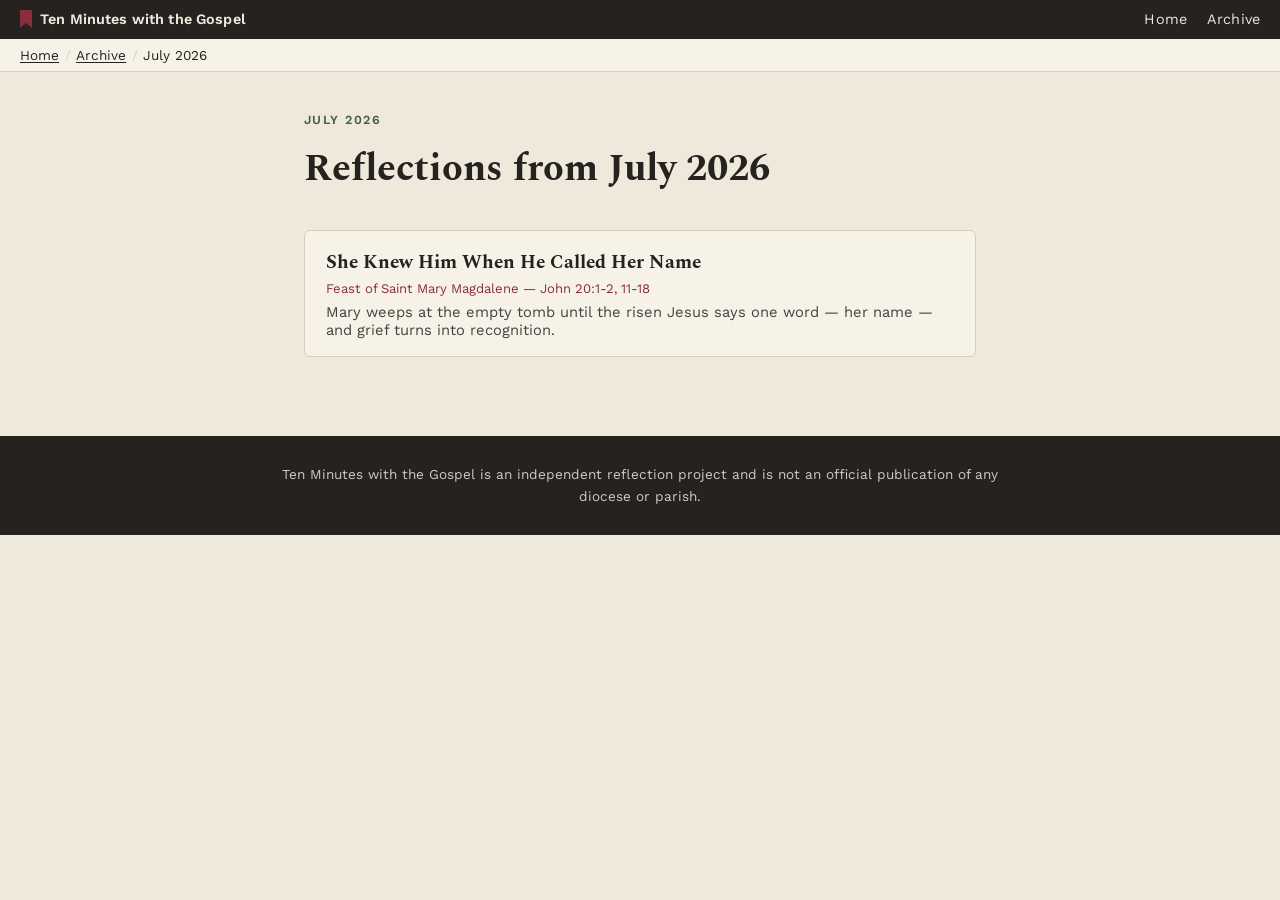
==== 2026/07/index.html @ 62467a41 "Gospel Reflection" ====
<!DOCTYPE html>
<html lang="en">
<head>
<meta charset="UTF-8">
<meta name="viewport" content="width=device-width, initial-scale=1.0">
<meta name="color-scheme" content="light">
<title>Reflections — Ten Minutes with the Gospel</title>

<link rel="preconnect" href="https://fonts.googleapis.com">
<link rel="preconnect" href="https://fonts.gstatic.com" crossorigin>
<link href="https://fonts.googleapis.com/css2?family=Spectral:ital,wght@0,400;0,500;0,600;1,400&family=Work+Sans:wght@400;500;600&display=swap" rel="stylesheet">

<link rel="stylesheet" href="../../assets/tokens.css">
<link rel="stylesheet" href="../../assets/site-nav.css">
<link rel="stylesheet" href="../../month-page.css">
</head>
<body class="tmg-chrome">

<nav class="tmg-nav">
  <a class="tmg-nav__brand" href="../../index.html">
    <svg class="tmg-nav__ribbon" viewBox="0 0 12 18" aria-hidden="true">
      <path d="M0 0 H12 V18 L6 13 L0 18 Z" fill="var(--tmg-ribbon)"/>
    </svg>
    Ten Minutes with the Gospel
  </a>
  <div class="tmg-nav__links">
    <a href="../../index.html">Home</a>
    <a href="../../archive/index.html">Archive</a>
  </div>
</nav>

<div class="tmg-breadcrumb">
  <a href="../../index.html">Home</a><span aria-hidden="true">/</span><a href="../../archive/index.html">Archive</a><span aria-hidden="true">/</span><span id="crumb-month">this month</span>
</div>

<main>
  <p class="eyebrow" id="month-eyebrow">This month</p>
  <h1 id="month-title">Reflections</h1>

  <div id="day-list">
    <p class="empty-note">No reflections posted yet this month.</p>
  </div>
</main>

<footer class="tmg-footer">
  <div class="tmg-footer__row">
    Ten Minutes with the Gospel is an independent reflection project and is
    not an official publication of any diocese or parish.
  </div>
</footer>

<script src="../../month-page.js"></script>
</body>
</html>
---- assets/tokens.css ----
/* Ten Minutes with the Gospel — shared design tokens
   Signature idea: a ribbon bookmark, like the marker ribbon in a missal
   or breviary, used to mark "today" / "this month" across the site.
   These tokens style the site CHROME (home, archive, month pages, and the
   thin nav strip on day pages). Each day's own reflection page keeps its
   own bespoke, re-derived palette — these tokens never override that. */

:root {
  --tmg-paper: #EFE9DC;      /* warm linen page background */
  --tmg-ink: #262220;        /* warm near-black for body text */
  --tmg-ribbon: #8B2E3B;     /* ribbon-marker red — CTAs, "today" accents */
  --tmg-green: #45604A;      /* ordinary-time green — secondary accent, tags */
  --tmg-gold: #B7934B;       /* gold rule — dividers, fine details */
  --tmg-stone: #D8CFBB;      /* card borders, quiet fills */
  --tmg-paper-raised: #F6F2E8; /* slightly lighter paper, for cards on paper */

  --tmg-font-display: "Spectral", Georgia, "Times New Roman", serif;
  --tmg-font-body: "Work Sans", -apple-system, Helvetica, Arial, sans-serif;
}
---- assets/site-nav.css ----
/* Ten Minutes with the Gospel — shared site nav + footer chrome.
   Scoped under .tmg-chrome so it can sit on top of ANY day page's own
   bespoke palette (Fraunces/Karla, terracotta, whatever that day chose)
   without fighting it. Link this AFTER tokens.css. */

.tmg-chrome, .tmg-chrome * {
  box-sizing: border-box;
}

.tmg-nav {
  font-family: var(--tmg-font-body);
  background: var(--tmg-ink);
  color: var(--tmg-paper);
  display: flex;
  align-items: center;
  justify-content: space-between;
  gap: 1rem;
  padding: 0.65rem 1.25rem;
  font-size: 0.9rem;
  letter-spacing: 0.01em;
}

.tmg-nav a {
  color: var(--tmg-paper);
  text-decoration: none;
}

.tmg-nav a:hover,
.tmg-nav a:focus-visible {
  text-decoration: underline;
  text-underline-offset: 3px;
}

.tmg-nav__brand {
  display: flex;
  align-items: center;
  gap: 0.5rem;
  font-weight: 600;
}

.tmg-nav__ribbon {
  width: 12px;
  height: 18px;
  flex: none;
}

.tmg-nav__links {
  display: flex;
  gap: 1.25rem;
}

.tmg-breadcrumb {
  font-family: var(--tmg-font-body);
  background: var(--tmg-paper-raised);
  color: var(--tmg-ink);
  border-bottom: 1px solid var(--tmg-stone);
  padding: 0.5rem 1.25rem;
  font-size: 0.85rem;
}

.tmg-breadcrumb a {
  color: var(--tmg-ink);
  text-decoration: underline;
  text-underline-offset: 2px;
}

.tmg-breadcrumb span[aria-hidden="true"] {
  margin: 0 0.35rem;
  color: var(--tmg-stone);
}

.tmg-footer {
  font-family: var(--tmg-font-body);
  background: var(--tmg-ink);
  color: var(--tmg-paper);
  padding: 1.75rem 1.25rem;
  font-size: 0.85rem;
  line-height: 1.6;
}

.tmg-footer a {
  color: var(--tmg-paper);
}

.tmg-footer__row {
  max-width: 720px;
  margin: 0 auto;
  text-align: center;
  opacity: 0.85;
}

@media (max-width: 480px) {
  .tmg-nav__links { gap: 0.85rem; }
}
---- month-page.css ----
html {
  color-scheme: light;
}

body {
  margin: 0;
  background: #EFE9DC;
  background: var(--tmg-paper);
  color: #262220;
  color: var(--tmg-ink);
  font-family: Georgia, serif;
  font-family: var(--tmg-font-body);
}

main {
  max-width: 720px;
  margin: 0 auto;
  padding: 2.5rem 1.5rem 4rem;
}

.eyebrow {
  font-weight: 600;
  letter-spacing: 0.12em;
  text-transform: uppercase;
  font-size: 0.78rem;
  color: var(--tmg-green);
  margin: 0 0 0.75rem;
}

h1 {
  font-family: var(--tmg-font-display);
  font-size: clamp(1.8rem, 5vw, 2.4rem);
  margin: 0 0 2rem;
}

.empty-note {
  opacity: 0.7;
  font-style: italic;
}

.day-card {
  display: block;
  background: var(--tmg-paper-raised);
  border: 1px solid var(--tmg-stone);
  border-radius: 6px;
  padding: 1.1rem 1.3rem;
  margin-bottom: 0.9rem;
  text-decoration: none;
  color: var(--tmg-ink);
}

.day-card:hover, .day-card:focus-visible {
  border-color: var(--tmg-ribbon);
}

.day-card h2 {
  font-family: var(--tmg-font-display);
  font-size: 1.2rem;
  margin: 0 0 0.25rem;
}

.day-card__meta {
  margin: 0 0 0.4rem;
  font-size: 0.82rem;
  color: var(--tmg-ribbon);
}

.day-card__lede {
  margin: 0;
  font-size: 0.92rem;
  opacity: 0.85;
}
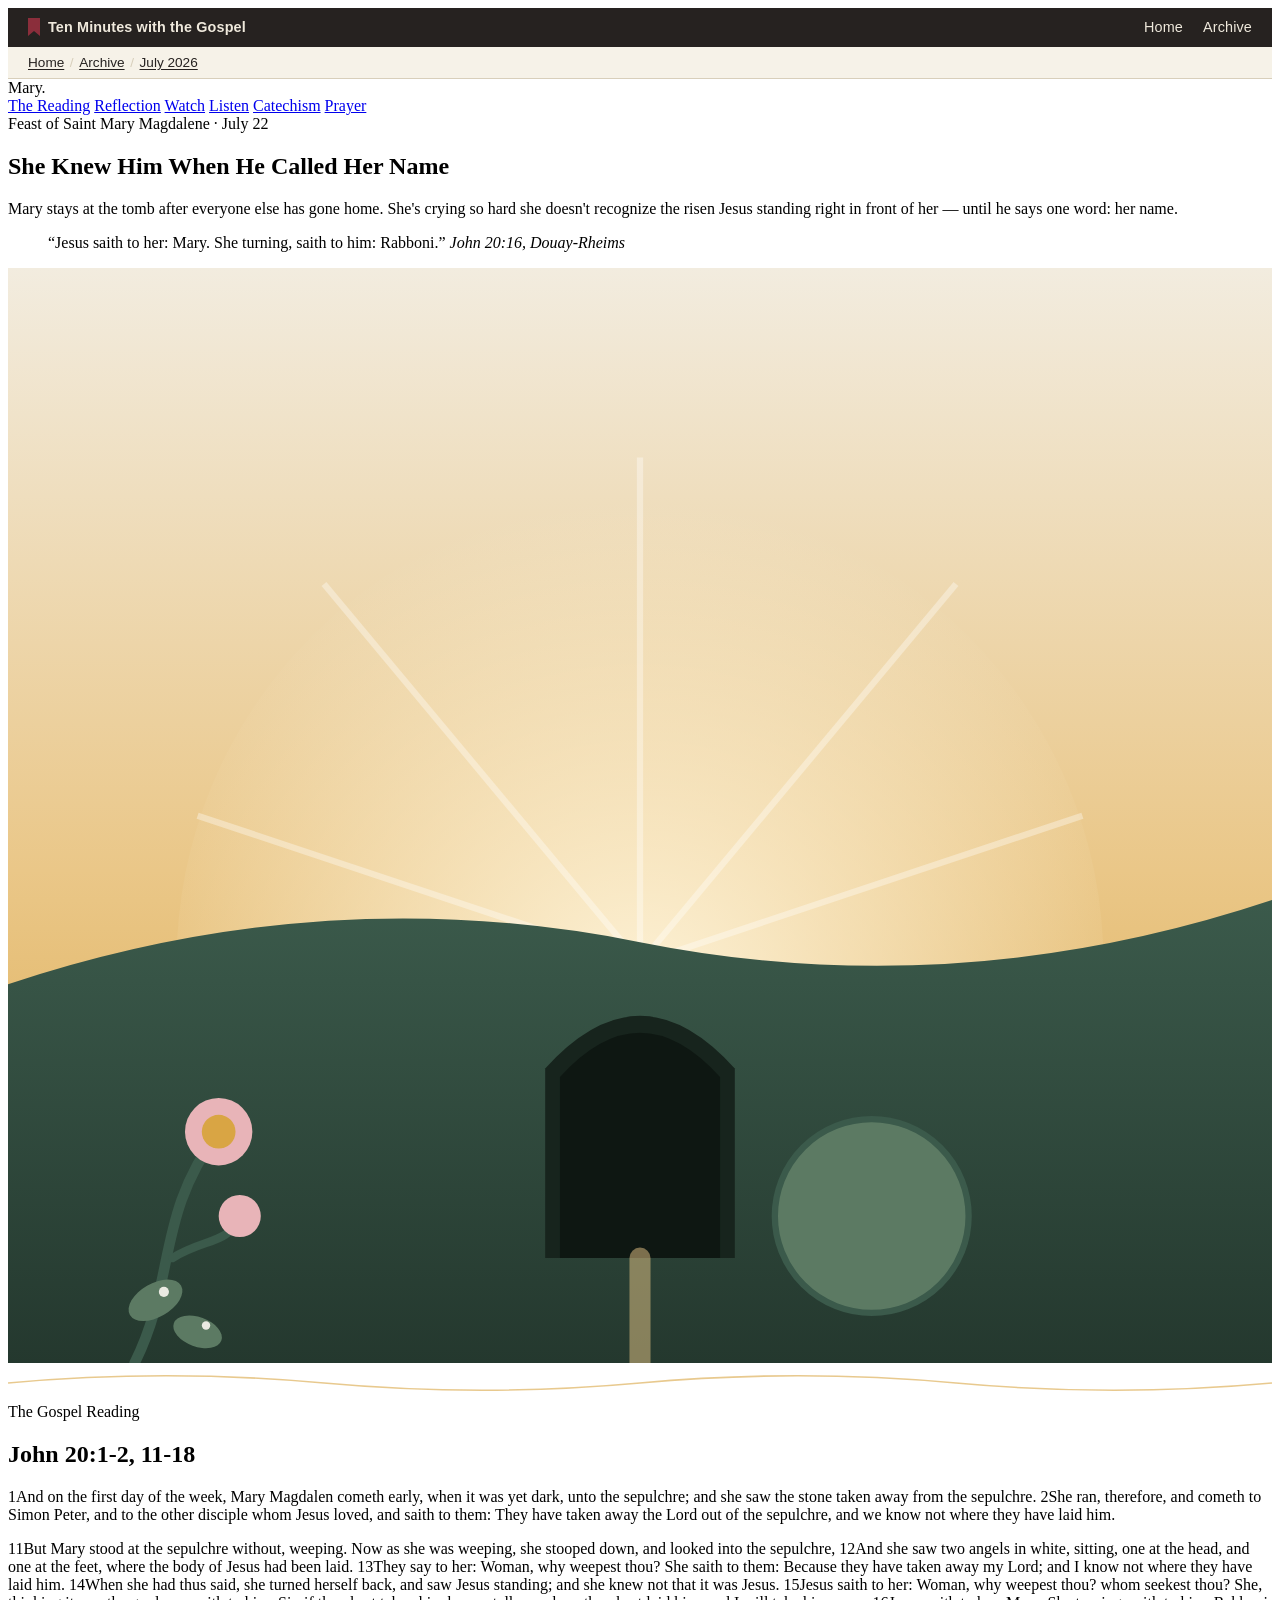
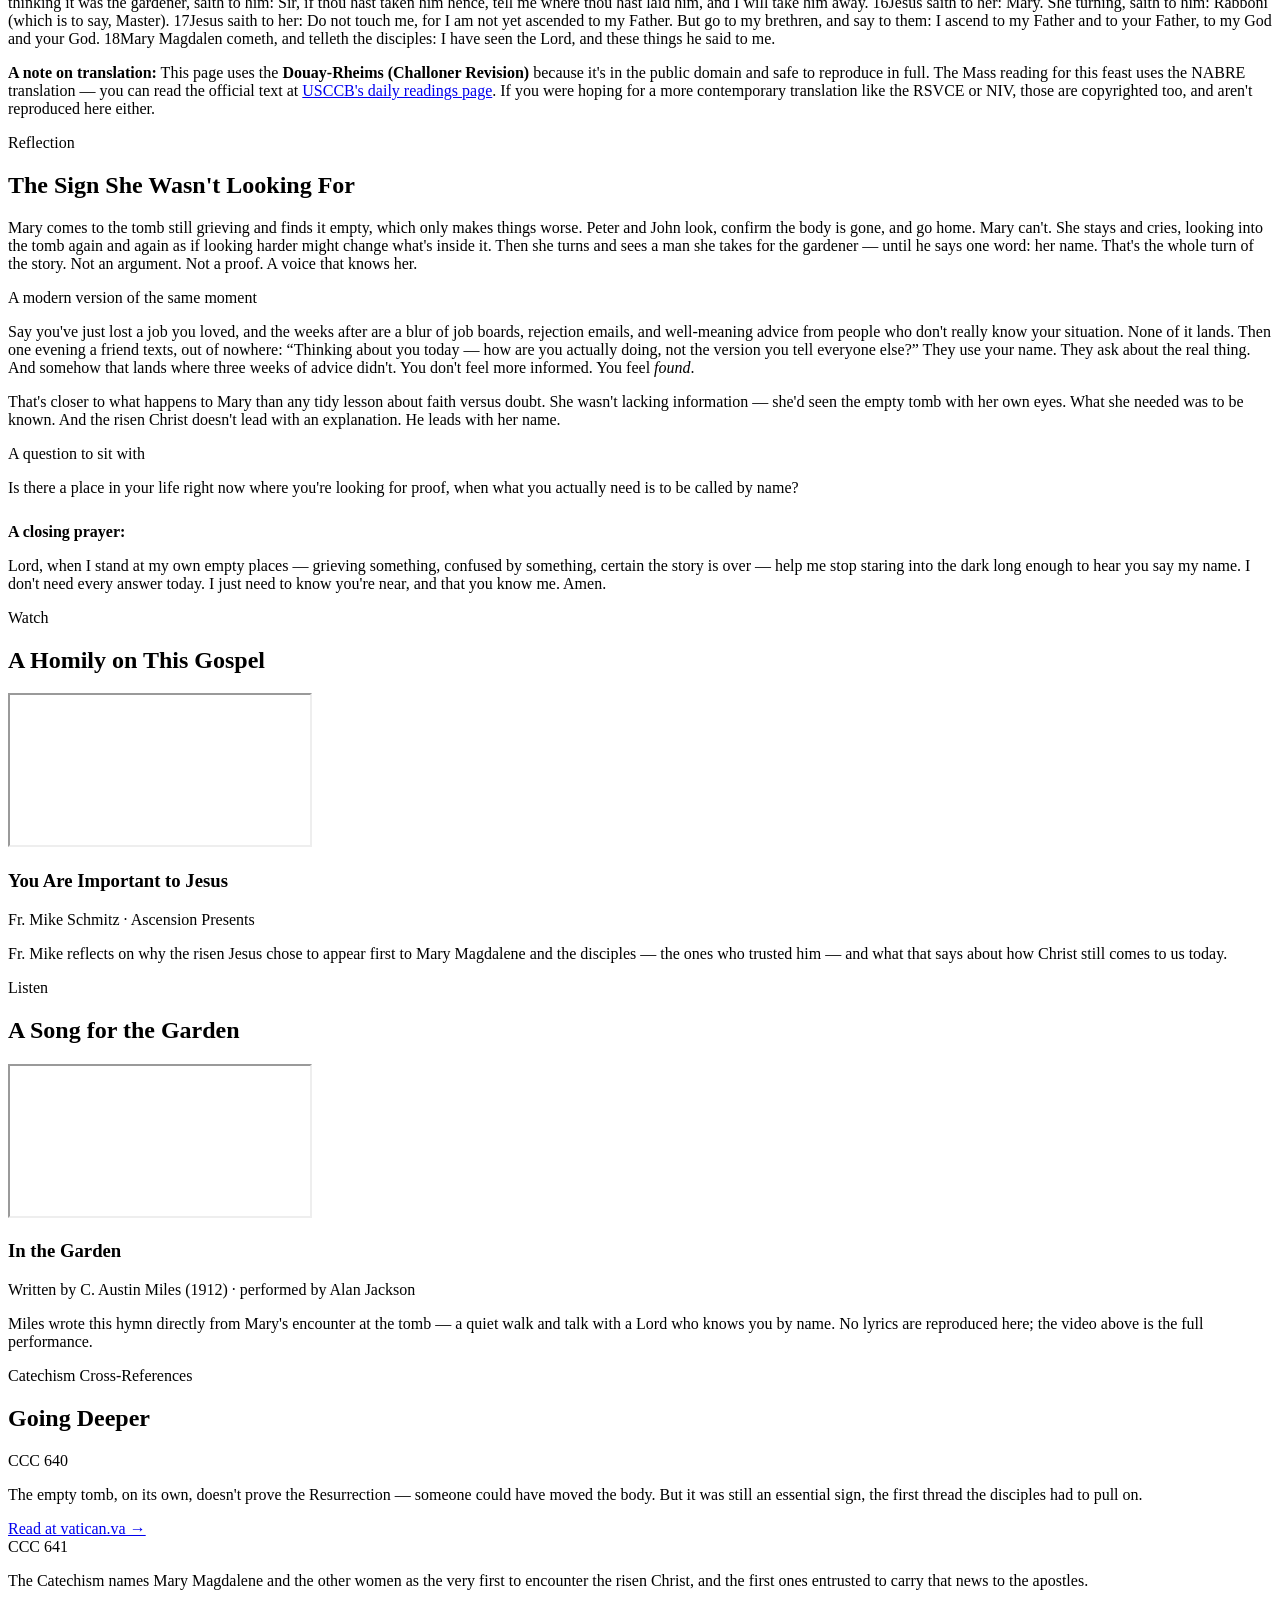
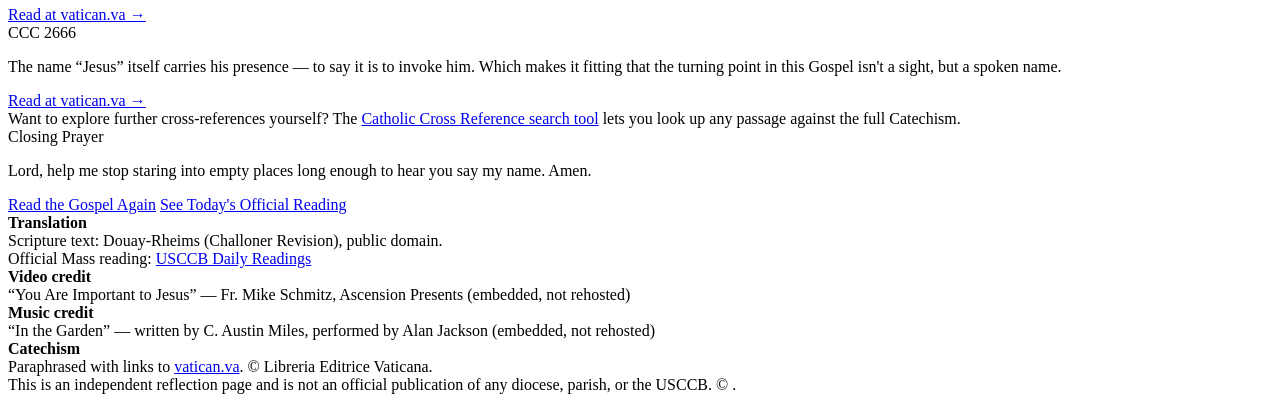
==== commit 1cb286ad: "updated" ====
--- a/2026/07/index.html
+++ b/2026/07/index.html
@@ -4,51 +4,284 @@
 <meta charset="UTF-8">
 <meta name="viewport" content="width=device-width, initial-scale=1.0">
 <meta name="color-scheme" content="light">
-<title>Reflections — Ten Minutes with the Gospel</title>
+<title>She Knew Him When He Called Her Name — Feast of St. Mary Magdalene</title>
+<meta name="description" content="A reflection on John 20:1-2, 11-18: Mary Magdalene at the empty tomb, and the moment Jesus calls her by name.">
+
+<!-- Open Graph / Twitter Card -->
+<meta property="og:type" content="website">
+<meta property="og:title" content="She Knew Him When He Called Her Name">
+<meta property="og:description" content="A Gospel reflection for the Feast of St. Mary Magdalene: grief at the tomb, and the voice that turns it into recognition.">
+<meta property="og:image" content="https://allenvincentlucas.github.io/ten-minutes-with-the-gospel/2026/07/22/og-image.png">
+<meta property="og:url" content="https://allenvincentlucas.github.io/ten-minutes-with-the-gospel/2026/07/22/">
+<meta name="twitter:card" content="summary_large_image">
+<meta name="twitter:title" content="She Knew Him When He Called Her Name">
+<meta name="twitter:description" content="A Gospel reflection for the Feast of St. Mary Magdalene: grief at the tomb, and the voice that turns it into recognition.">
+<meta name="twitter:image" content="https://allenvincentlucas.github.io/ten-minutes-with-the-gospel/2026/07/22/og-image.png">
 
 <link rel="preconnect" href="https://fonts.googleapis.com">
 <link rel="preconnect" href="https://fonts.gstatic.com" crossorigin>
-<link href="https://fonts.googleapis.com/css2?family=Spectral:ital,wght@0,400;0,500;0,600;1,400&family=Work+Sans:wght@400;500;600&display=swap" rel="stylesheet">
-
-<link rel="stylesheet" href="../../assets/tokens.css">
-<link rel="stylesheet" href="../../assets/site-nav.css">
-<link rel="stylesheet" href="../../month-page.css">
+<link href="https://fonts.googleapis.com/css2?family=Fraunces:ital,wght@0,400;0,600;1,500&family=Karla:wght@400;500;700&display=swap" rel="stylesheet">
+<link rel="stylesheet" href="../../../assets/tokens.css">
+<link rel="stylesheet" href="../../../assets/site-nav.css">
+<link rel="stylesheet" href="style.css">
 </head>
-<body class="tmg-chrome">
+<body>
 
 <nav class="tmg-nav">
-  <a class="tmg-nav__brand" href="../../index.html">
+  <a class="tmg-nav__brand" href="../../../index.html">
     <svg class="tmg-nav__ribbon" viewBox="0 0 12 18" aria-hidden="true">
       <path d="M0 0 H12 V18 L6 13 L0 18 Z" fill="var(--tmg-ribbon)"/>
     </svg>
     Ten Minutes with the Gospel
   </a>
   <div class="tmg-nav__links">
-    <a href="../../index.html">Home</a>
-    <a href="../../archive/index.html">Archive</a>
+    <a href="../../../index.html">Home</a>
+    <a href="../../../archive/index.html">Archive</a>
   </div>
 </nav>
 
 <div class="tmg-breadcrumb">
-  <a href="../../index.html">Home</a><span aria-hidden="true">/</span><a href="../../archive/index.html">Archive</a><span aria-hidden="true">/</span><span id="crumb-month">this month</span>
+  <a href="../../../index.html">Home</a><span aria-hidden="true">/</span><a href="../../../archive/index.html">Archive</a><span aria-hidden="true">/</span><a href="../index.html">July 2026</a>
 </div>
 
-<main>
-  <p class="eyebrow" id="month-eyebrow">This month</p>
-  <h1 id="month-title">Reflections</h1>
-
-  <div id="day-list">
-    <p class="empty-note">No reflections posted yet this month.</p>
-  </div>
-</main>
-
-<footer class="tmg-footer">
-  <div class="tmg-footer__row">
-    Ten Minutes with the Gospel is an independent reflection project and is
-    not an official publication of any diocese or parish.
+<header class="site-header">
+  <div class="wrap">
+    <div class="brand">Mary.</div>
+    <nav class="site-nav">
+      <a href="#reading">The Reading</a>
+      <a href="#reflection">Reflection</a>
+      <a href="#watch">Watch</a>
+      <a href="#listen">Listen</a>
+      <a href="#catechism">Catechism</a>
+      <a href="#prayer">Prayer</a>
+    </nav>
+  </div>
+</header>
+
+<section class="hero">
+  <div class="wrap">
+    <div class="hero-copy">
+      <span class="eyebrow">Feast of Saint Mary Magdalene &middot; July 22</span>
+      <h1>She Knew Him When He Called Her Name</h1>
+      <p class="lede">Mary stays at the tomb after everyone else has gone home. She's crying so hard she doesn't recognize the risen Jesus standing right in front of her — until he says one word: her name.</p>
+      <blockquote class="pull-quote">
+        &ldquo;Jesus saith to her: Mary. She turning, saith to him: Rabboni.&rdquo;
+        <cite>John 20:16, Douay-Rheims</cite>
+      </blockquote>
+    </div>
+    <div class="hero-art">
+      <svg viewBox="0 0 600 520" xmlns="http://www.w3.org/2000/svg" role="img" aria-label="A garden at dawn with an open tomb, sunrise light, and a rose branch heavy with dew">
+        <defs>
+          <linearGradient id="sky" x1="0" y1="0" x2="0" y2="1">
+            <stop offset="0%" stop-color="#F2ECDF"/>
+            <stop offset="55%" stop-color="#EAC788"/>
+            <stop offset="100%" stop-color="#D9A544"/>
+          </linearGradient>
+          <radialGradient id="glow" cx="50%" cy="55%" r="55%">
+            <stop offset="0%" stop-color="#FFF6DE" stop-opacity="0.95"/>
+            <stop offset="100%" stop-color="#FFF6DE" stop-opacity="0"/>
+          </radialGradient>
+          <linearGradient id="hill" x1="0" y1="0" x2="0" y2="1">
+            <stop offset="0%" stop-color="#3B5A4B"/>
+            <stop offset="100%" stop-color="#24382E"/>
+          </linearGradient>
+        </defs>
+
+        <rect x="0" y="0" width="600" height="520" fill="url(#sky)"/>
+
+        <!-- sunrise glow behind the hill -->
+        <circle cx="300" cy="330" r="220" fill="url(#glow)"/>
+
+        <!-- rays -->
+        <g stroke="#FFFFFF" stroke-opacity="0.35" stroke-width="3">
+          <line x1="300" y1="330" x2="150" y2="150"/>
+          <line x1="300" y1="330" x2="300" y2="90"/>
+          <line x1="300" y1="330" x2="450" y2="150"/>
+          <line x1="300" y1="330" x2="90" y2="260"/>
+          <line x1="300" y1="330" x2="510" y2="260"/>
+        </g>
+
+        <!-- distant garden hill -->
+        <path d="M0,340 Q150,290 300,320 T600,300 L600,520 L0,520 Z" fill="url(#hill)"/>
+
+        <!-- tomb archway -->
+        <path d="M255,470 L255,380 Q300,330 345,380 L345,470 Z" fill="#17241D"/>
+        <path d="M262,470 L262,384 Q300,342 338,384 L338,470 Z" fill="#0E1712"/>
+
+        <!-- rolled stone -->
+        <circle cx="410" cy="450" r="46" fill="#5C7A63"/>
+        <circle cx="410" cy="450" r="46" fill="none" stroke="#3B5A4B" stroke-width="3"/>
+
+        <!-- path through the garden -->
+        <path d="M300,470 Q300,500 300,520" stroke="#EAC788" stroke-width="10" stroke-linecap="round" fill="none" opacity="0.5"/>
+
+        <!-- rose branch, foreground -->
+        <g transform="translate(60,410)">
+          <path d="M0,110 C20,70 10,40 40,0" stroke="#3B5A4B" stroke-width="5" fill="none" stroke-linecap="round"/>
+          <path d="M18,60 C34,50 44,54 50,40" stroke="#3B5A4B" stroke-width="4" fill="none" stroke-linecap="round"/>
+          <circle cx="40" cy="0" r="16" fill="#E8B4B8"/>
+          <circle cx="40" cy="0" r="8" fill="#D9A544"/>
+          <circle cx="50" cy="40" r="10" fill="#E8B4B8"/>
+          <ellipse cx="10" cy="80" rx="14" ry="8" fill="#5C7A63" transform="rotate(-30 10 80)"/>
+          <ellipse cx="30" cy="95" rx="12" ry="7" fill="#5C7A63" transform="rotate(20 30 95)"/>
+          <!-- dew drops -->
+          <circle cx="14" cy="76" r="2.4" fill="#FAF6EF" opacity="0.9"/>
+          <circle cx="34" cy="92" r="2" fill="#FAF6EF" opacity="0.9"/>
+        </g>
+      </svg>
+    </div>
+  </div>
+</section>
+
+<div class="divider">
+  <div class="wrap">
+    <svg viewBox="0 0 1080 40" xmlns="http://www.w3.org/2000/svg" preserveAspectRatio="none" style="width:100%;height:32px;" aria-hidden="true">
+      <path d="M0,20 Q135,2 270,20 T540,20 T810,20 T1080,20" fill="none" stroke="#D9A544" stroke-width="2" opacity="0.6"/>
+    </svg>
+  </div>
+</div>
+
+<section class="block" id="reading">
+  <div class="wrap">
+    <span class="section-label">The Gospel Reading</span>
+    <h2>John 20:1-2, 11-18</h2>
+    <div class="reading-card">
+      <p><span class="verse-num">1</span>And on the first day of the week, Mary Magdalen cometh early, when it was yet dark, unto the sepulchre; and she saw the stone taken away from the sepulchre. <span class="verse-num">2</span>She ran, therefore, and cometh to Simon Peter, and to the other disciple whom Jesus loved, and saith to them: They have taken away the Lord out of the sepulchre, and we know not where they have laid him.</p>
+      <p><span class="verse-num">11</span>But Mary stood at the sepulchre without, weeping. Now as she was weeping, she stooped down, and looked into the sepulchre, <span class="verse-num">12</span>And she saw two angels in white, sitting, one at the head, and one at the feet, where the body of Jesus had been laid. <span class="verse-num">13</span>They say to her: Woman, why weepest thou? She saith to them: Because they have taken away my Lord; and I know not where they have laid him. <span class="verse-num">14</span>When she had thus said, she turned herself back, and saw Jesus standing; and she knew not that it was Jesus. <span class="verse-num">15</span>Jesus saith to her: Woman, why weepest thou? whom seekest thou? She, thinking it was the gardener, saith to him: Sir, if thou hast taken him hence, tell me where thou hast laid him, and I will take him away. <span class="verse-num">16</span>Jesus saith to her: Mary. She turning, saith to him: Rabboni (which is to say, Master). <span class="verse-num">17</span>Jesus saith to her: Do not touch me, for I am not yet ascended to my Father. But go to my brethren, and say to them: I ascend to my Father and to your Father, to my God and your God. <span class="verse-num">18</span>Mary Magdalen cometh, and telleth the disciples: I have seen the Lord, and these things he said to me.</p>
+
+      <div class="translation-note">
+        <p><strong>A note on translation:</strong> This page uses the <strong>Douay-Rheims (Challoner Revision)</strong> because it's in the public domain and safe to reproduce in full. The Mass reading for this feast uses the NABRE translation &mdash; you can read the official text at <a href="https://bible.usccb.org/bible/readings/072226.cfm" target="_blank" rel="noopener">USCCB's daily readings page</a>. If you were hoping for a more contemporary translation like the RSVCE or NIV, those are copyrighted too, and aren't reproduced here either.</p>
+      </div>
+    </div>
+  </div>
+</section>
+
+<section class="block" id="reflection">
+  <div class="wrap">
+    <span class="section-label">Reflection</span>
+    <h2>The Sign She Wasn't Looking For</h2>
+    <p>Mary comes to the tomb still grieving and finds it empty, which only makes things worse. Peter and John look, confirm the body is gone, and go home. Mary can't. She stays and cries, looking into the tomb again and again as if looking harder might change what's inside it. Then she turns and sees a man she takes for the gardener &mdash; until he says one word: her name. That's the whole turn of the story. Not an argument. Not a proof. A voice that knows her.</p>
+
+    <div class="scenario-box">
+      <span class="tag">A modern version of the same moment</span>
+      <p>Say you've just lost a job you loved, and the weeks after are a blur of job boards, rejection emails, and well-meaning advice from people who don't really know your situation. None of it lands. Then one evening a friend texts, out of nowhere: &ldquo;Thinking about you today &mdash; how are you actually doing, not the version you tell everyone else?&rdquo; They use your name. They ask about the real thing. And somehow that lands where three weeks of advice didn't. You don't feel more informed. You feel <em>found</em>.</p>
+    </div>
+
+    <p>That's closer to what happens to Mary than any tidy lesson about faith versus doubt. She wasn't lacking information &mdash; she'd seen the empty tomb with her own eyes. What she needed was to be known. And the risen Christ doesn't lead with an explanation. He leads with her name.</p>
+
+    <div class="question-callout">
+      <span class="tag">A question to sit with</span>
+      <p>Is there a place in your life right now where you're looking for proof, when what you actually need is to be called by name?</p>
+    </div>
+
+    <p style="margin-top:26px;"><strong>A closing prayer:</strong></p>
+    <p class="prayer-inline">Lord, when I stand at my own empty places &mdash; grieving something, confused by something, certain the story is over &mdash; help me stop staring into the dark long enough to hear you say my name. I don't need every answer today. I just need to know you're near, and that you know me. Amen.</p>
+  </div>
+</section>
+
+<section class="block" id="watch">
+  <div class="wrap">
+    <span class="section-label">Watch</span>
+    <h2>A Homily on This Gospel</h2>
+    <div class="media-grid">
+      <div class="media-card">
+        <div class="embed">
+          <iframe src="https://www.youtube.com/embed/N38gNrx6nU0" title="Ascension Presents: Fr. Mike Schmitz on Jesus appearing first to Mary Magdalene" allowfullscreen loading="lazy"></iframe>
+        </div>
+        <div class="meta">
+          <h3>You Are Important to Jesus</h3>
+          <p class="credit">Fr. Mike Schmitz &middot; Ascension Presents</p>
+          <p class="why">Fr. Mike reflects on why the risen Jesus chose to appear first to Mary Magdalene and the disciples &mdash; the ones who trusted him &mdash; and what that says about how Christ still comes to us today.</p>
+        </div>
+      </div>
+    </div>
+  </div>
+</section>
+
+<section class="block" id="listen">
+  <div class="wrap">
+    <span class="section-label">Listen</span>
+    <h2>A Song for the Garden</h2>
+    <div class="media-grid">
+      <div class="media-card">
+        <div class="embed">
+          <iframe src="https://www.youtube.com/embed/hhIGIfsLxVk" title="Alan Jackson performs In the Garden" allowfullscreen loading="lazy"></iframe>
+        </div>
+        <div class="meta">
+          <h3>In the Garden</h3>
+          <p class="credit">Written by C. Austin Miles (1912) &middot; performed by Alan Jackson</p>
+          <p class="why">Miles wrote this hymn directly from Mary's encounter at the tomb &mdash; a quiet walk and talk with a Lord who knows you by name. No lyrics are reproduced here; the video above is the full performance.</p>
+        </div>
+      </div>
+    </div>
+  </div>
+</section>
+
+<section class="block" id="catechism">
+  <div class="wrap">
+    <span class="section-label">Catechism Cross-References</span>
+    <h2>Going Deeper</h2>
+    <div class="ccc-grid">
+      <div class="ccc-card">
+        <span class="num">CCC 640</span>
+        <p>The empty tomb, on its own, doesn't prove the Resurrection &mdash; someone could have moved the body. But it was still an essential sign, the first thread the disciples had to pull on.</p>
+        <a href="https://www.vatican.va/archive/ENG0015/__P1S.HTM" target="_blank" rel="noopener">Read at vatican.va &rarr;</a>
+      </div>
+      <div class="ccc-card">
+        <span class="num">CCC 641</span>
+        <p>The Catechism names Mary Magdalene and the other women as the very first to encounter the risen Christ, and the first ones entrusted to carry that news to the apostles.</p>
+        <a href="https://www.vatican.va/archive/ENG0015/__P1S.HTM" target="_blank" rel="noopener">Read at vatican.va &rarr;</a>
+      </div>
+      <div class="ccc-card">
+        <span class="num">CCC 2666</span>
+        <p>The name &ldquo;Jesus&rdquo; itself carries his presence &mdash; to say it is to invoke him. Which makes it fitting that the turning point in this Gospel isn't a sight, but a spoken name.</p>
+        <a href="https://www.vatican.va/archive/ENG0015/__P9F.HTM" target="_blank" rel="noopener">Read at vatican.va &rarr;</a>
+      </div>
+    </div>
+    <div class="ccc-callout">
+      Want to explore further cross-references yourself? The <a href="https://www.catholiccrossreference.online/catechism/#!/search/John%2020%3A1-2%2C%2011-18" target="_blank" rel="noopener">Catholic Cross Reference search tool</a> lets you look up any passage against the full Catechism.
+    </div>
+  </div>
+</section>
+
+<section class="block prayer-block" id="prayer">
+  <div class="wrap">
+    <span class="section-label">Closing Prayer</span>
+    <p class="prayer-text">Lord, help me stop staring into empty places long enough to hear you say my name. Amen.</p>
+    <div class="cta-row">
+      <a class="btn btn-primary" href="#reading">Read the Gospel Again</a>
+      <a class="btn btn-secondary" href="https://bible.usccb.org/bible/readings/072226.cfm" target="_blank" rel="noopener">See Today's Official Reading</a>
+    </div>
+  </div>
+</section>
+
+<footer class="site-footer">
+  <div class="wrap">
+    <div class="foot-grid">
+      <div>
+        <strong>Translation</strong><br>
+        Scripture text: Douay-Rheims (Challoner Revision), public domain.<br>
+        Official Mass reading: <a href="https://bible.usccb.org/bible/readings/072226.cfm" target="_blank" rel="noopener">USCCB Daily Readings</a>
+      </div>
+      <div>
+        <strong>Video credit</strong><br>
+        &ldquo;You Are Important to Jesus&rdquo; &mdash; Fr. Mike Schmitz, Ascension Presents (embedded, not rehosted)
+      </div>
+      <div>
+        <strong>Music credit</strong><br>
+        &ldquo;In the Garden&rdquo; &mdash; written by C. Austin Miles, performed by Alan Jackson (embedded, not rehosted)
+      </div>
+      <div>
+        <strong>Catechism</strong><br>
+        Paraphrased with links to <a href="https://www.vatican.va/archive/ENG0015/__P1S.HTM" target="_blank" rel="noopener">vatican.va</a>. &copy; Libreria Editrice Vaticana.
+      </div>
+    </div>
+    <div class="disclaimer">
+      This is an independent reflection page and is not an official publication of any diocese, parish, or the USCCB. &copy; <span id="year"></span>.
+    </div>
   </div>
 </footer>
 
-<script src="../../month-page.js"></script>
+<script src="script.js"></script>
 </body>
 </html>
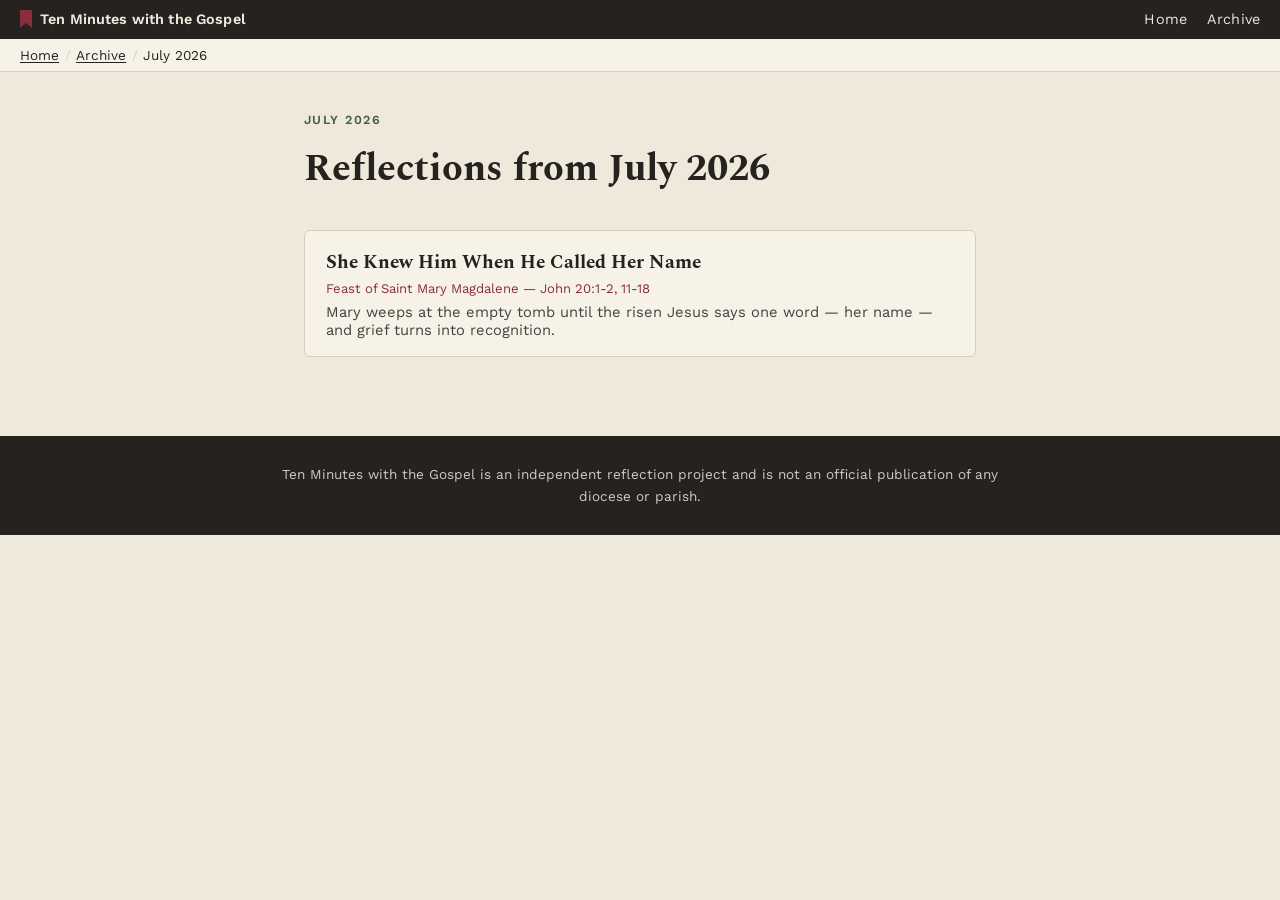
==== commit e880d4ac: "Add files via upload" ====
--- a/2026/07/index.html
+++ b/2026/07/index.html
@@ -4,284 +4,51 @@
 <meta charset="UTF-8">
 <meta name="viewport" content="width=device-width, initial-scale=1.0">
 <meta name="color-scheme" content="light">
-<title>She Knew Him When He Called Her Name — Feast of St. Mary Magdalene</title>
-<meta name="description" content="A reflection on John 20:1-2, 11-18: Mary Magdalene at the empty tomb, and the moment Jesus calls her by name.">
-
-<!-- Open Graph / Twitter Card -->
-<meta property="og:type" content="website">
-<meta property="og:title" content="She Knew Him When He Called Her Name">
-<meta property="og:description" content="A Gospel reflection for the Feast of St. Mary Magdalene: grief at the tomb, and the voice that turns it into recognition.">
-<meta property="og:image" content="https://allenvincentlucas.github.io/ten-minutes-with-the-gospel/2026/07/22/og-image.png">
-<meta property="og:url" content="https://allenvincentlucas.github.io/ten-minutes-with-the-gospel/2026/07/22/">
-<meta name="twitter:card" content="summary_large_image">
-<meta name="twitter:title" content="She Knew Him When He Called Her Name">
-<meta name="twitter:description" content="A Gospel reflection for the Feast of St. Mary Magdalene: grief at the tomb, and the voice that turns it into recognition.">
-<meta name="twitter:image" content="https://allenvincentlucas.github.io/ten-minutes-with-the-gospel/2026/07/22/og-image.png">
+<title>Reflections — Ten Minutes with the Gospel</title>
 
 <link rel="preconnect" href="https://fonts.googleapis.com">
 <link rel="preconnect" href="https://fonts.gstatic.com" crossorigin>
-<link href="https://fonts.googleapis.com/css2?family=Fraunces:ital,wght@0,400;0,600;1,500&family=Karla:wght@400;500;700&display=swap" rel="stylesheet">
-<link rel="stylesheet" href="../../../assets/tokens.css">
-<link rel="stylesheet" href="../../../assets/site-nav.css">
-<link rel="stylesheet" href="style.css">
+<link href="https://fonts.googleapis.com/css2?family=Spectral:ital,wght@0,400;0,500;0,600;1,400&family=Work+Sans:wght@400;500;600&display=swap" rel="stylesheet">
+
+<link rel="stylesheet" href="../../assets/tokens.css">
+<link rel="stylesheet" href="../../assets/site-nav.css">
+<link rel="stylesheet" href="../../month-page.css">
 </head>
-<body>
+<body class="tmg-chrome">
 
 <nav class="tmg-nav">
-  <a class="tmg-nav__brand" href="../../../index.html">
+  <a class="tmg-nav__brand" href="../../index.html">
     <svg class="tmg-nav__ribbon" viewBox="0 0 12 18" aria-hidden="true">
       <path d="M0 0 H12 V18 L6 13 L0 18 Z" fill="var(--tmg-ribbon)"/>
     </svg>
     Ten Minutes with the Gospel
   </a>
   <div class="tmg-nav__links">
-    <a href="../../../index.html">Home</a>
-    <a href="../../../archive/index.html">Archive</a>
+    <a href="../../index.html">Home</a>
+    <a href="../../archive/index.html">Archive</a>
   </div>
 </nav>
 
 <div class="tmg-breadcrumb">
-  <a href="../../../index.html">Home</a><span aria-hidden="true">/</span><a href="../../../archive/index.html">Archive</a><span aria-hidden="true">/</span><a href="../index.html">July 2026</a>
+  <a href="../../index.html">Home</a><span aria-hidden="true">/</span><a href="../../archive/index.html">Archive</a><span aria-hidden="true">/</span><span id="crumb-month">this month</span>
 </div>
 
-<header class="site-header">
-  <div class="wrap">
-    <div class="brand">Mary.</div>
-    <nav class="site-nav">
-      <a href="#reading">The Reading</a>
-      <a href="#reflection">Reflection</a>
-      <a href="#watch">Watch</a>
-      <a href="#listen">Listen</a>
-      <a href="#catechism">Catechism</a>
-      <a href="#prayer">Prayer</a>
-    </nav>
+<main>
+  <p class="eyebrow" id="month-eyebrow">This month</p>
+  <h1 id="month-title">Reflections</h1>
+
+  <div id="day-list">
+    <p class="empty-note">No reflections posted yet this month.</p>
   </div>
-</header>
+</main>
 
-<section class="hero">
-  <div class="wrap">
-    <div class="hero-copy">
-      <span class="eyebrow">Feast of Saint Mary Magdalene &middot; July 22</span>
-      <h1>She Knew Him When He Called Her Name</h1>
-      <p class="lede">Mary stays at the tomb after everyone else has gone home. She's crying so hard she doesn't recognize the risen Jesus standing right in front of her — until he says one word: her name.</p>
-      <blockquote class="pull-quote">
-        &ldquo;Jesus saith to her: Mary. She turning, saith to him: Rabboni.&rdquo;
-        <cite>John 20:16, Douay-Rheims</cite>
-      </blockquote>
-    </div>
-    <div class="hero-art">
-      <svg viewBox="0 0 600 520" xmlns="http://www.w3.org/2000/svg" role="img" aria-label="A garden at dawn with an open tomb, sunrise light, and a rose branch heavy with dew">
-        <defs>
-          <linearGradient id="sky" x1="0" y1="0" x2="0" y2="1">
-            <stop offset="0%" stop-color="#F2ECDF"/>
-            <stop offset="55%" stop-color="#EAC788"/>
-            <stop offset="100%" stop-color="#D9A544"/>
-          </linearGradient>
-          <radialGradient id="glow" cx="50%" cy="55%" r="55%">
-            <stop offset="0%" stop-color="#FFF6DE" stop-opacity="0.95"/>
-            <stop offset="100%" stop-color="#FFF6DE" stop-opacity="0"/>
-          </radialGradient>
-          <linearGradient id="hill" x1="0" y1="0" x2="0" y2="1">
-            <stop offset="0%" stop-color="#3B5A4B"/>
-            <stop offset="100%" stop-color="#24382E"/>
-          </linearGradient>
-        </defs>
-
-        <rect x="0" y="0" width="600" height="520" fill="url(#sky)"/>
-
-        <!-- sunrise glow behind the hill -->
-        <circle cx="300" cy="330" r="220" fill="url(#glow)"/>
-
-        <!-- rays -->
-        <g stroke="#FFFFFF" stroke-opacity="0.35" stroke-width="3">
-          <line x1="300" y1="330" x2="150" y2="150"/>
-          <line x1="300" y1="330" x2="300" y2="90"/>
-          <line x1="300" y1="330" x2="450" y2="150"/>
-          <line x1="300" y1="330" x2="90" y2="260"/>
-          <line x1="300" y1="330" x2="510" y2="260"/>
-        </g>
-
-        <!-- distant garden hill -->
-        <path d="M0,340 Q150,290 300,320 T600,300 L600,520 L0,520 Z" fill="url(#hill)"/>
-
-        <!-- tomb archway -->
-        <path d="M255,470 L255,380 Q300,330 345,380 L345,470 Z" fill="#17241D"/>
-        <path d="M262,470 L262,384 Q300,342 338,384 L338,470 Z" fill="#0E1712"/>
-
-        <!-- rolled stone -->
-        <circle cx="410" cy="450" r="46" fill="#5C7A63"/>
-        <circle cx="410" cy="450" r="46" fill="none" stroke="#3B5A4B" stroke-width="3"/>
-
-        <!-- path through the garden -->
-        <path d="M300,470 Q300,500 300,520" stroke="#EAC788" stroke-width="10" stroke-linecap="round" fill="none" opacity="0.5"/>
-
-        <!-- rose branch, foreground -->
-        <g transform="translate(60,410)">
-          <path d="M0,110 C20,70 10,40 40,0" stroke="#3B5A4B" stroke-width="5" fill="none" stroke-linecap="round"/>
-          <path d="M18,60 C34,50 44,54 50,40" stroke="#3B5A4B" stroke-width="4" fill="none" stroke-linecap="round"/>
-          <circle cx="40" cy="0" r="16" fill="#E8B4B8"/>
-          <circle cx="40" cy="0" r="8" fill="#D9A544"/>
-          <circle cx="50" cy="40" r="10" fill="#E8B4B8"/>
-          <ellipse cx="10" cy="80" rx="14" ry="8" fill="#5C7A63" transform="rotate(-30 10 80)"/>
-          <ellipse cx="30" cy="95" rx="12" ry="7" fill="#5C7A63" transform="rotate(20 30 95)"/>
-          <!-- dew drops -->
-          <circle cx="14" cy="76" r="2.4" fill="#FAF6EF" opacity="0.9"/>
-          <circle cx="34" cy="92" r="2" fill="#FAF6EF" opacity="0.9"/>
-        </g>
-      </svg>
-    </div>
-  </div>
-</section>
-
-<div class="divider">
-  <div class="wrap">
-    <svg viewBox="0 0 1080 40" xmlns="http://www.w3.org/2000/svg" preserveAspectRatio="none" style="width:100%;height:32px;" aria-hidden="true">
-      <path d="M0,20 Q135,2 270,20 T540,20 T810,20 T1080,20" fill="none" stroke="#D9A544" stroke-width="2" opacity="0.6"/>
-    </svg>
-  </div>
-</div>
-
-<section class="block" id="reading">
-  <div class="wrap">
-    <span class="section-label">The Gospel Reading</span>
-    <h2>John 20:1-2, 11-18</h2>
-    <div class="reading-card">
-      <p><span class="verse-num">1</span>And on the first day of the week, Mary Magdalen cometh early, when it was yet dark, unto the sepulchre; and she saw the stone taken away from the sepulchre. <span class="verse-num">2</span>She ran, therefore, and cometh to Simon Peter, and to the other disciple whom Jesus loved, and saith to them: They have taken away the Lord out of the sepulchre, and we know not where they have laid him.</p>
-      <p><span class="verse-num">11</span>But Mary stood at the sepulchre without, weeping. Now as she was weeping, she stooped down, and looked into the sepulchre, <span class="verse-num">12</span>And she saw two angels in white, sitting, one at the head, and one at the feet, where the body of Jesus had been laid. <span class="verse-num">13</span>They say to her: Woman, why weepest thou? She saith to them: Because they have taken away my Lord; and I know not where they have laid him. <span class="verse-num">14</span>When she had thus said, she turned herself back, and saw Jesus standing; and she knew not that it was Jesus. <span class="verse-num">15</span>Jesus saith to her: Woman, why weepest thou? whom seekest thou? She, thinking it was the gardener, saith to him: Sir, if thou hast taken him hence, tell me where thou hast laid him, and I will take him away. <span class="verse-num">16</span>Jesus saith to her: Mary. She turning, saith to him: Rabboni (which is to say, Master). <span class="verse-num">17</span>Jesus saith to her: Do not touch me, for I am not yet ascended to my Father. But go to my brethren, and say to them: I ascend to my Father and to your Father, to my God and your God. <span class="verse-num">18</span>Mary Magdalen cometh, and telleth the disciples: I have seen the Lord, and these things he said to me.</p>
-
-      <div class="translation-note">
-        <p><strong>A note on translation:</strong> This page uses the <strong>Douay-Rheims (Challoner Revision)</strong> because it's in the public domain and safe to reproduce in full. The Mass reading for this feast uses the NABRE translation &mdash; you can read the official text at <a href="https://bible.usccb.org/bible/readings/072226.cfm" target="_blank" rel="noopener">USCCB's daily readings page</a>. If you were hoping for a more contemporary translation like the RSVCE or NIV, those are copyrighted too, and aren't reproduced here either.</p>
-      </div>
-    </div>
-  </div>
-</section>
-
-<section class="block" id="reflection">
-  <div class="wrap">
-    <span class="section-label">Reflection</span>
-    <h2>The Sign She Wasn't Looking For</h2>
-    <p>Mary comes to the tomb still grieving and finds it empty, which only makes things worse. Peter and John look, confirm the body is gone, and go home. Mary can't. She stays and cries, looking into the tomb again and again as if looking harder might change what's inside it. Then she turns and sees a man she takes for the gardener &mdash; until he says one word: her name. That's the whole turn of the story. Not an argument. Not a proof. A voice that knows her.</p>
-
-    <div class="scenario-box">
-      <span class="tag">A modern version of the same moment</span>
-      <p>Say you've just lost a job you loved, and the weeks after are a blur of job boards, rejection emails, and well-meaning advice from people who don't really know your situation. None of it lands. Then one evening a friend texts, out of nowhere: &ldquo;Thinking about you today &mdash; how are you actually doing, not the version you tell everyone else?&rdquo; They use your name. They ask about the real thing. And somehow that lands where three weeks of advice didn't. You don't feel more informed. You feel <em>found</em>.</p>
-    </div>
-
-    <p>That's closer to what happens to Mary than any tidy lesson about faith versus doubt. She wasn't lacking information &mdash; she'd seen the empty tomb with her own eyes. What she needed was to be known. And the risen Christ doesn't lead with an explanation. He leads with her name.</p>
-
-    <div class="question-callout">
-      <span class="tag">A question to sit with</span>
-      <p>Is there a place in your life right now where you're looking for proof, when what you actually need is to be called by name?</p>
-    </div>
-
-    <p style="margin-top:26px;"><strong>A closing prayer:</strong></p>
-    <p class="prayer-inline">Lord, when I stand at my own empty places &mdash; grieving something, confused by something, certain the story is over &mdash; help me stop staring into the dark long enough to hear you say my name. I don't need every answer today. I just need to know you're near, and that you know me. Amen.</p>
-  </div>
-</section>
-
-<section class="block" id="watch">
-  <div class="wrap">
-    <span class="section-label">Watch</span>
-    <h2>A Homily on This Gospel</h2>
-    <div class="media-grid">
-      <div class="media-card">
-        <div class="embed">
-          <iframe src="https://www.youtube.com/embed/N38gNrx6nU0" title="Ascension Presents: Fr. Mike Schmitz on Jesus appearing first to Mary Magdalene" allowfullscreen loading="lazy"></iframe>
-        </div>
-        <div class="meta">
-          <h3>You Are Important to Jesus</h3>
-          <p class="credit">Fr. Mike Schmitz &middot; Ascension Presents</p>
-          <p class="why">Fr. Mike reflects on why the risen Jesus chose to appear first to Mary Magdalene and the disciples &mdash; the ones who trusted him &mdash; and what that says about how Christ still comes to us today.</p>
-        </div>
-      </div>
-    </div>
-  </div>
-</section>
-
-<section class="block" id="listen">
-  <div class="wrap">
-    <span class="section-label">Listen</span>
-    <h2>A Song for the Garden</h2>
-    <div class="media-grid">
-      <div class="media-card">
-        <div class="embed">
-          <iframe src="https://www.youtube.com/embed/hhIGIfsLxVk" title="Alan Jackson performs In the Garden" allowfullscreen loading="lazy"></iframe>
-        </div>
-        <div class="meta">
-          <h3>In the Garden</h3>
-          <p class="credit">Written by C. Austin Miles (1912) &middot; performed by Alan Jackson</p>
-          <p class="why">Miles wrote this hymn directly from Mary's encounter at the tomb &mdash; a quiet walk and talk with a Lord who knows you by name. No lyrics are reproduced here; the video above is the full performance.</p>
-        </div>
-      </div>
-    </div>
-  </div>
-</section>
-
-<section class="block" id="catechism">
-  <div class="wrap">
-    <span class="section-label">Catechism Cross-References</span>
-    <h2>Going Deeper</h2>
-    <div class="ccc-grid">
-      <div class="ccc-card">
-        <span class="num">CCC 640</span>
-        <p>The empty tomb, on its own, doesn't prove the Resurrection &mdash; someone could have moved the body. But it was still an essential sign, the first thread the disciples had to pull on.</p>
-        <a href="https://www.vatican.va/archive/ENG0015/__P1S.HTM" target="_blank" rel="noopener">Read at vatican.va &rarr;</a>
-      </div>
-      <div class="ccc-card">
-        <span class="num">CCC 641</span>
-        <p>The Catechism names Mary Magdalene and the other women as the very first to encounter the risen Christ, and the first ones entrusted to carry that news to the apostles.</p>
-        <a href="https://www.vatican.va/archive/ENG0015/__P1S.HTM" target="_blank" rel="noopener">Read at vatican.va &rarr;</a>
-      </div>
-      <div class="ccc-card">
-        <span class="num">CCC 2666</span>
-        <p>The name &ldquo;Jesus&rdquo; itself carries his presence &mdash; to say it is to invoke him. Which makes it fitting that the turning point in this Gospel isn't a sight, but a spoken name.</p>
-        <a href="https://www.vatican.va/archive/ENG0015/__P9F.HTM" target="_blank" rel="noopener">Read at vatican.va &rarr;</a>
-      </div>
-    </div>
-    <div class="ccc-callout">
-      Want to explore further cross-references yourself? The <a href="https://www.catholiccrossreference.online/catechism/#!/search/John%2020%3A1-2%2C%2011-18" target="_blank" rel="noopener">Catholic Cross Reference search tool</a> lets you look up any passage against the full Catechism.
-    </div>
-  </div>
-</section>
-
-<section class="block prayer-block" id="prayer">
-  <div class="wrap">
-    <span class="section-label">Closing Prayer</span>
-    <p class="prayer-text">Lord, help me stop staring into empty places long enough to hear you say my name. Amen.</p>
-    <div class="cta-row">
-      <a class="btn btn-primary" href="#reading">Read the Gospel Again</a>
-      <a class="btn btn-secondary" href="https://bible.usccb.org/bible/readings/072226.cfm" target="_blank" rel="noopener">See Today's Official Reading</a>
-    </div>
-  </div>
-</section>
-
-<footer class="site-footer">
-  <div class="wrap">
-    <div class="foot-grid">
-      <div>
-        <strong>Translation</strong><br>
-        Scripture text: Douay-Rheims (Challoner Revision), public domain.<br>
-        Official Mass reading: <a href="https://bible.usccb.org/bible/readings/072226.cfm" target="_blank" rel="noopener">USCCB Daily Readings</a>
-      </div>
-      <div>
-        <strong>Video credit</strong><br>
-        &ldquo;You Are Important to Jesus&rdquo; &mdash; Fr. Mike Schmitz, Ascension Presents (embedded, not rehosted)
-      </div>
-      <div>
-        <strong>Music credit</strong><br>
-        &ldquo;In the Garden&rdquo; &mdash; written by C. Austin Miles, performed by Alan Jackson (embedded, not rehosted)
-      </div>
-      <div>
-        <strong>Catechism</strong><br>
-        Paraphrased with links to <a href="https://www.vatican.va/archive/ENG0015/__P1S.HTM" target="_blank" rel="noopener">vatican.va</a>. &copy; Libreria Editrice Vaticana.
-      </div>
-    </div>
-    <div class="disclaimer">
-      This is an independent reflection page and is not an official publication of any diocese, parish, or the USCCB. &copy; <span id="year"></span>.
-    </div>
+<footer class="tmg-footer">
+  <div class="tmg-footer__row">
+    Ten Minutes with the Gospel is an independent reflection project and is
+    not an official publication of any diocese or parish.
   </div>
 </footer>
 
-<script src="script.js"></script>
+<script src="../../month-page.js"></script>
 </body>
 </html>
--- a/month-page.css
+++ b/month-page.css
@@ -0,0 +1,72 @@
+html {
+  color-scheme: light;
+}
+
+body {
+  margin: 0;
+  background: #EFE9DC;
+  background: var(--tmg-paper);
+  color: #262220;
+  color: var(--tmg-ink);
+  font-family: Georgia, serif;
+  font-family: var(--tmg-font-body);
+}
+
+main {
+  max-width: 720px;
+  margin: 0 auto;
+  padding: 2.5rem 1.5rem 4rem;
+}
+
+.eyebrow {
+  font-weight: 600;
+  letter-spacing: 0.12em;
+  text-transform: uppercase;
+  font-size: 0.78rem;
+  color: var(--tmg-green);
+  margin: 0 0 0.75rem;
+}
+
+h1 {
+  font-family: var(--tmg-font-display);
+  font-size: clamp(1.8rem, 5vw, 2.4rem);
+  margin: 0 0 2rem;
+}
+
+.empty-note {
+  opacity: 0.7;
+  font-style: italic;
+}
+
+.day-card {
+  display: block;
+  background: var(--tmg-paper-raised);
+  border: 1px solid var(--tmg-stone);
+  border-radius: 6px;
+  padding: 1.1rem 1.3rem;
+  margin-bottom: 0.9rem;
+  text-decoration: none;
+  color: var(--tmg-ink);
+}
+
+.day-card:hover, .day-card:focus-visible {
+  border-color: var(--tmg-ribbon);
+}
+
+.day-card h2 {
+  font-family: var(--tmg-font-display);
+  font-size: 1.2rem;
+  margin: 0 0 0.25rem;
+}
+
+.day-card__meta {
+  margin: 0 0 0.4rem;
+  font-size: 0.82rem;
+  color: var(--tmg-ribbon);
+}
+
+.day-card__lede {
+  margin: 0;
+  font-size: 0.92rem;
+  opacity: 0.85;
+}
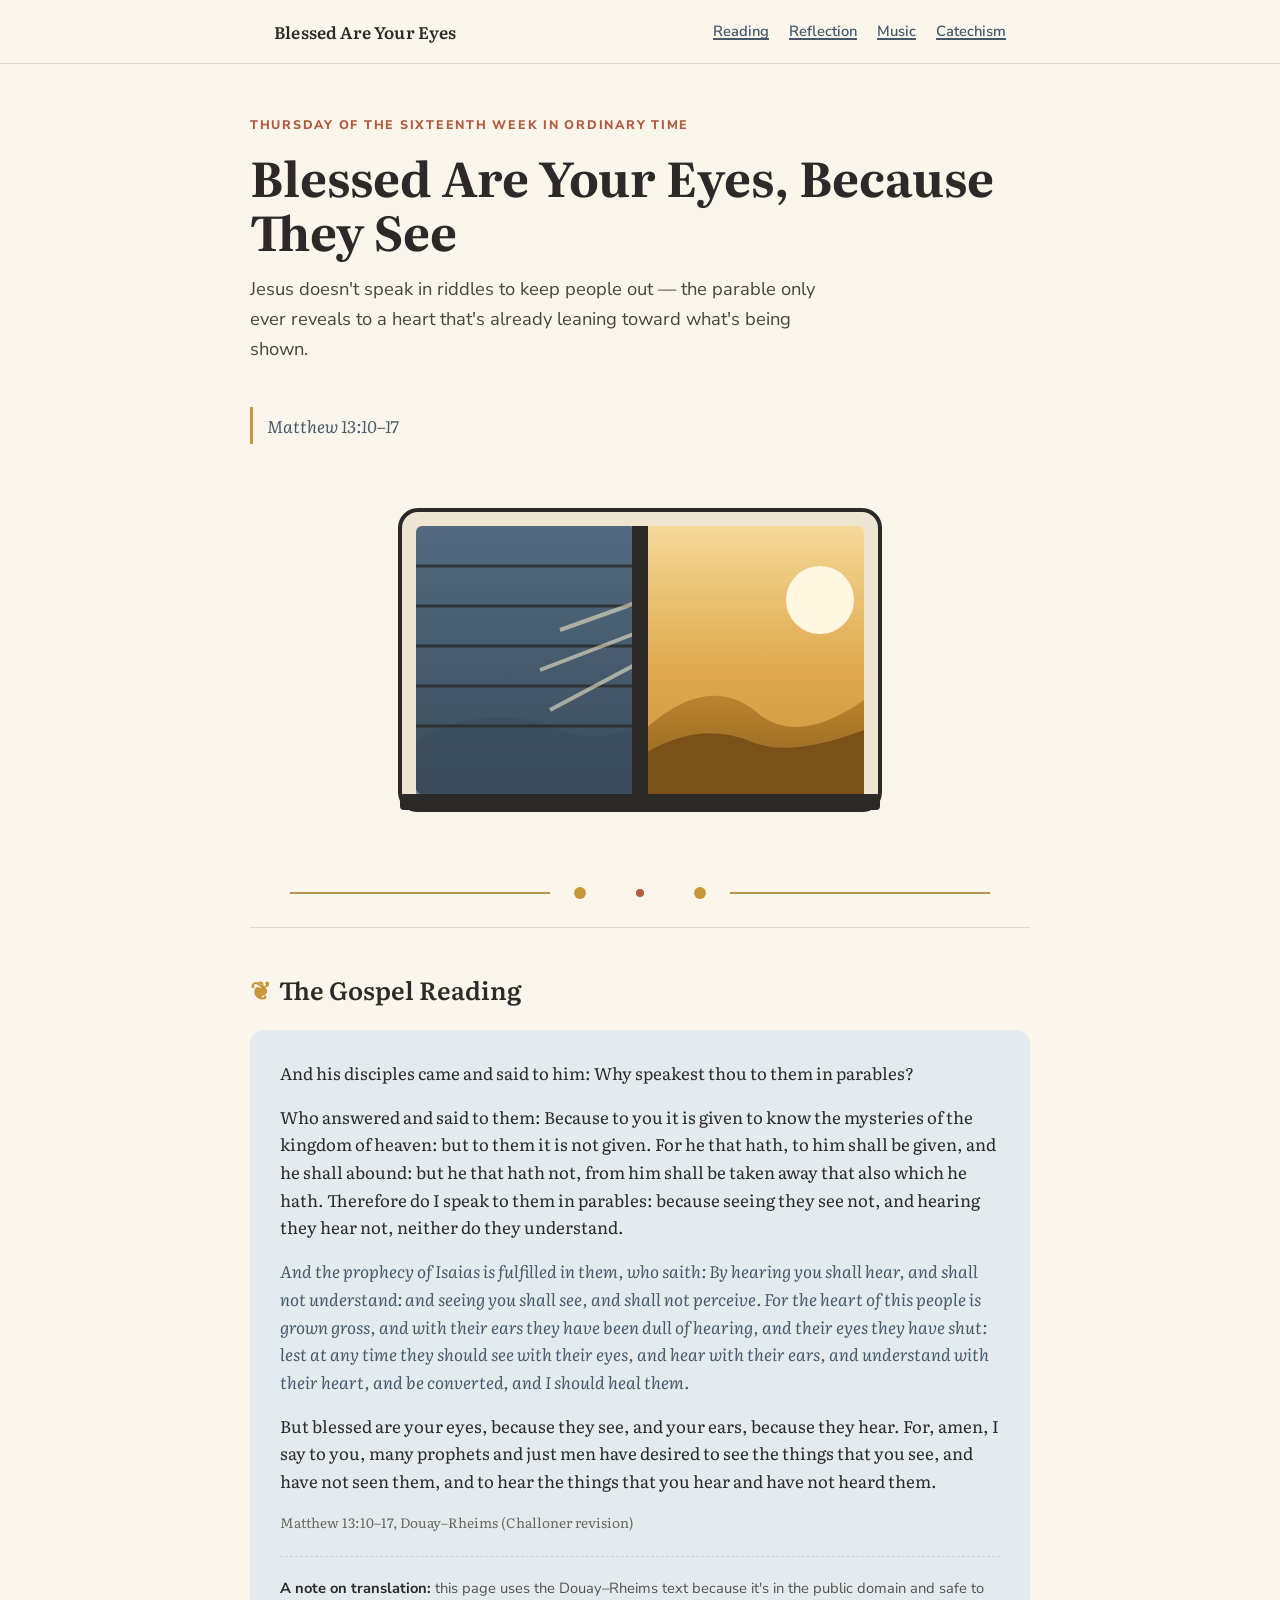
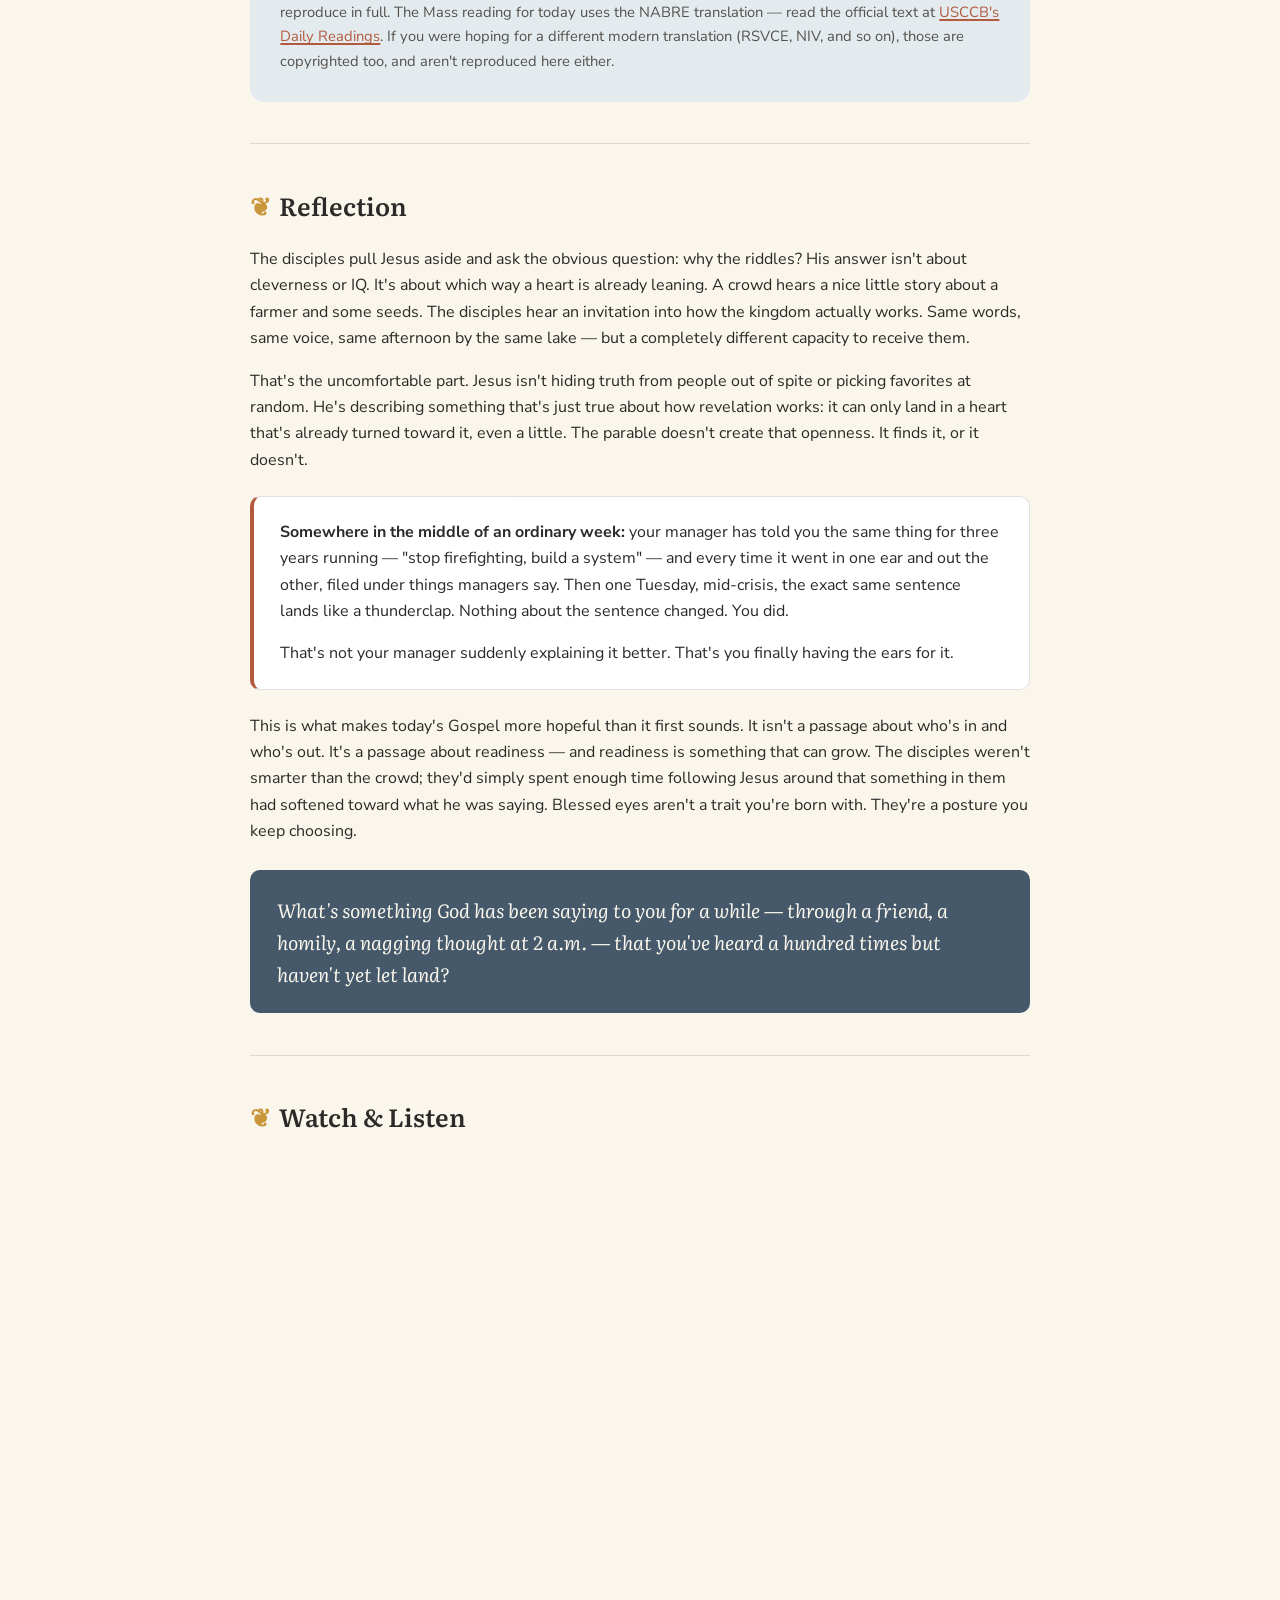
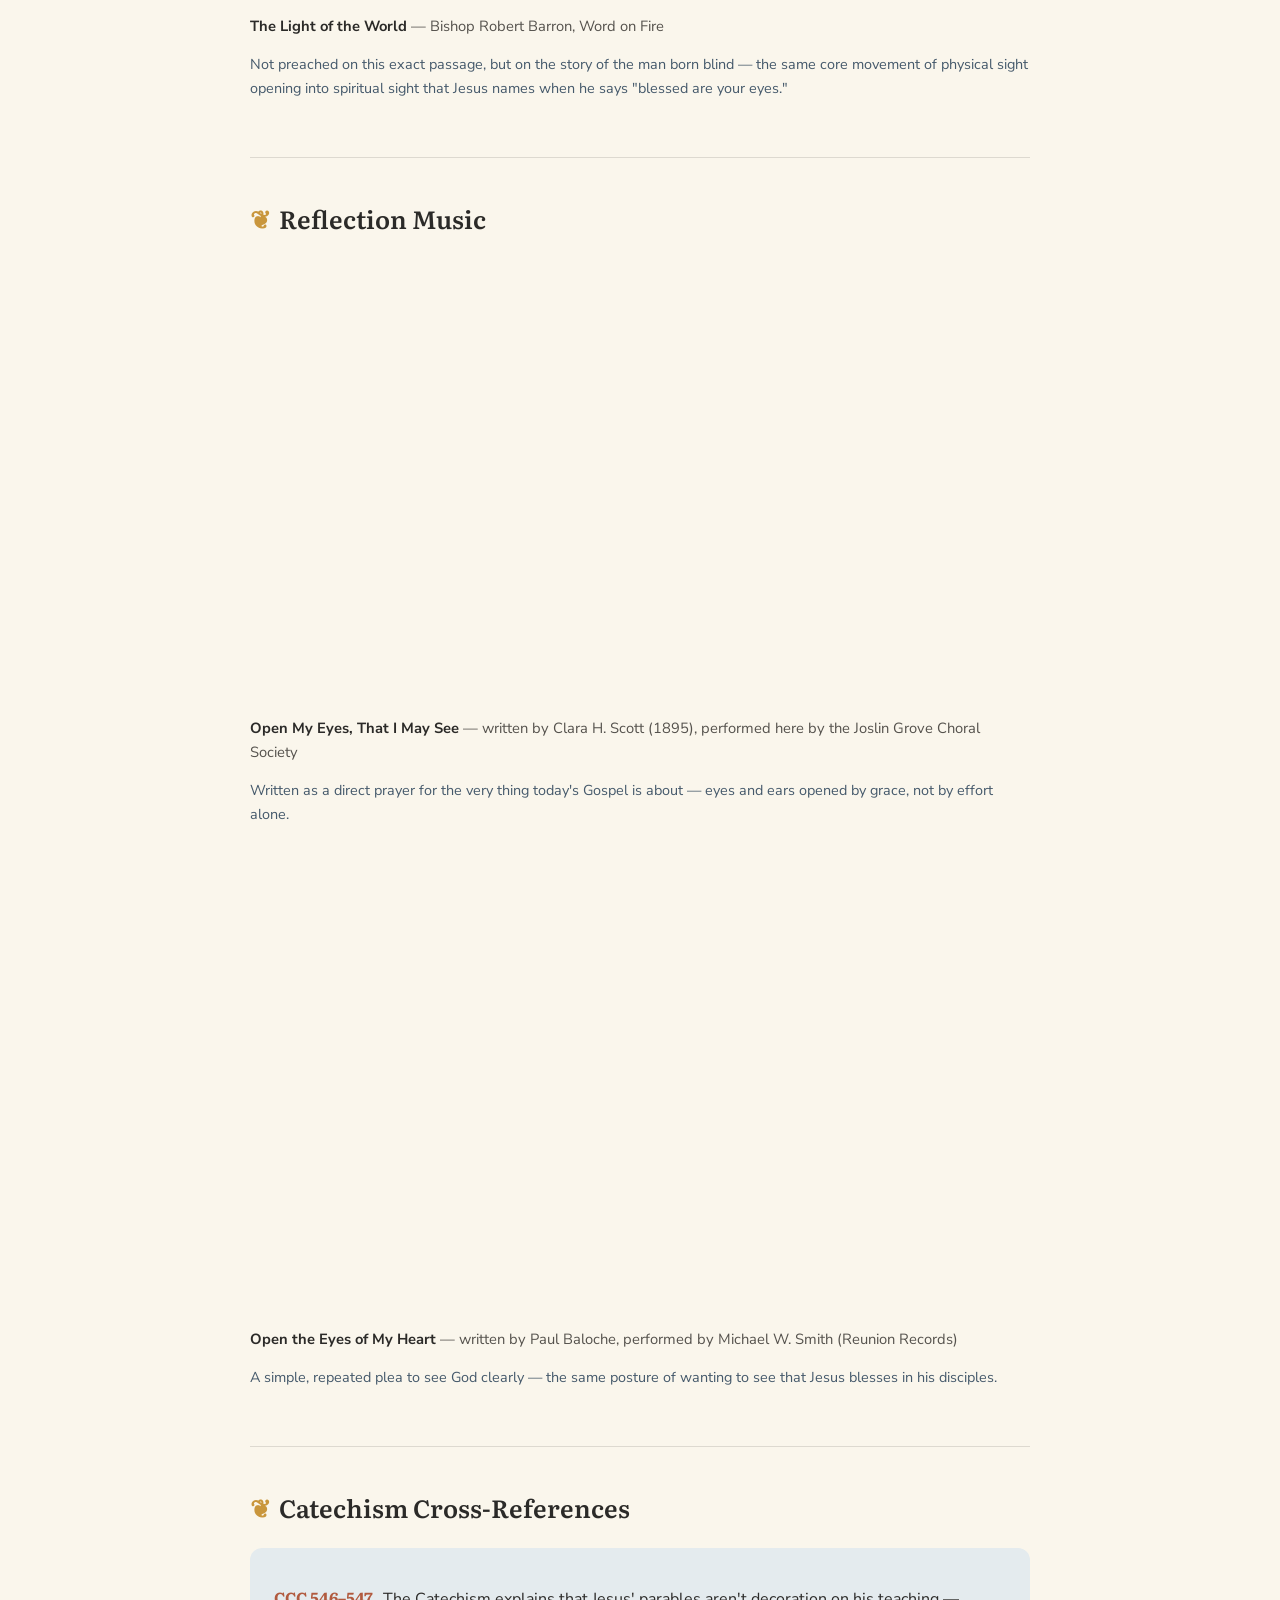
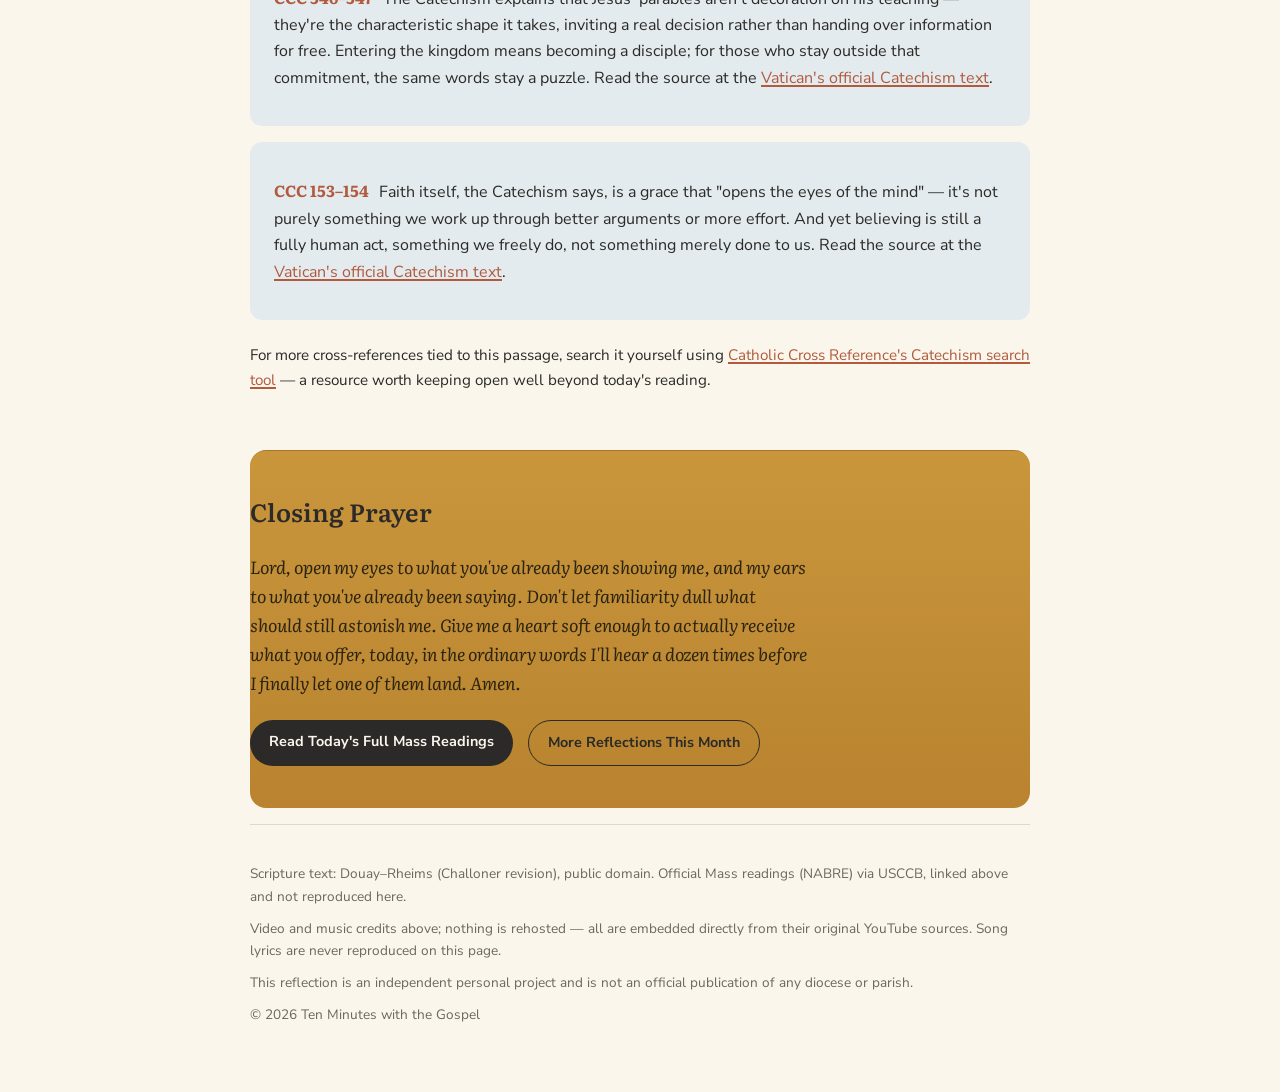
==== commit 93dd883b: "July 23 - Gospel" ====
--- a/2026/07/index.html
+++ b/2026/07/index.html
@@ -4,51 +4,201 @@
 <meta charset="UTF-8">
 <meta name="viewport" content="width=device-width, initial-scale=1.0">
 <meta name="color-scheme" content="light">
-<title>Reflections — Ten Minutes with the Gospel</title>
-
-<link rel="preconnect" href="https://fonts.googleapis.com">
-<link rel="preconnect" href="https://fonts.gstatic.com" crossorigin>
-<link href="https://fonts.googleapis.com/css2?family=Spectral:ital,wght@0,400;0,500;0,600;1,400&family=Work+Sans:wght@400;500;600&display=swap" rel="stylesheet">
-
-<link rel="stylesheet" href="../../assets/tokens.css">
-<link rel="stylesheet" href="../../assets/site-nav.css">
-<link rel="stylesheet" href="../../month-page.css">
+<title>Blessed Are Your Eyes — Ten Minutes with the Gospel</title>
+<meta name="description" content="A reflection on Matthew 13:10-17: parables don't hide the truth from us so much as meet us exactly where our hearts already stand.">
+
+<!-- Open Graph / Twitter -->
+<meta property="og:type" content="website">
+<meta property="og:title" content="Blessed Are Your Eyes — Ten Minutes with the Gospel">
+<meta property="og:description" content="Parables reveal to a heart already leaning toward what's being shown — a reflection on Matthew 13:10-17.">
+<meta property="og:image" content="https://allenvincentlucas.github.io/ten-minutes-with-the-gospel/2026/07/23/og-image.png">
+<meta property="og:url" content="https://allenvincentlucas.github.io/ten-minutes-with-the-gospel/2026/07/23/">
+<meta name="twitter:card" content="summary_large_image">
+<meta name="twitter:title" content="Blessed Are Your Eyes — Ten Minutes with the Gospel">
+<meta name="twitter:description" content="Parables reveal to a heart already leaning toward what's being shown — a reflection on Matthew 13:10-17.">
+<meta name="twitter:image" content="https://allenvincentlucas.github.io/ten-minutes-with-the-gospel/2026/07/23/og-image.png">
+
+<link rel="stylesheet" href="style.css">
 </head>
-<body class="tmg-chrome">
-
-<nav class="tmg-nav">
-  <a class="tmg-nav__brand" href="../../index.html">
-    <svg class="tmg-nav__ribbon" viewBox="0 0 12 18" aria-hidden="true">
-      <path d="M0 0 H12 V18 L6 13 L0 18 Z" fill="var(--tmg-ribbon)"/>
+<body style="background:#faf6ec;">
+
+<header class="site-header">
+  <div class="wrap">
+    <a class="brand" href="../../../index.html">Blessed Are Your Eyes</a>
+    <nav class="site-nav">
+      <a href="#reading">Reading</a>
+      <a href="#reflection">Reflection</a>
+      <a href="#music">Music</a>
+      <a href="#catechism">Catechism</a>
+    </nav>
+  </div>
+</header>
+
+<main>
+  <section class="hero wrap">
+    <p class="eyebrow">Thursday of the Sixteenth Week in Ordinary Time</p>
+    <h1>Blessed Are Your Eyes, Because They See</h1>
+    <p class="lede">Jesus doesn't speak in riddles to keep people out — the parable only ever reveals to a heart that's already leaning toward what's being shown.</p>
+    <p class="citation-pull">Matthew 13:10&ndash;17</p>
+
+    <div class="hero-art">
+      <svg viewBox="0 0 560 360" xmlns="http://www.w3.org/2000/svg" role="img" aria-label="A shuttered window opening onto a sunrise over rolling hills, one side still closed, one side flooded with golden light">
+        <defs>
+          <linearGradient id="skyGold" x1="0" y1="0" x2="0" y2="1">
+            <stop offset="0%" stop-color="#f4d999"/>
+            <stop offset="55%" stop-color="#dfa84c"/>
+            <stop offset="100%" stop-color="#c9963c"/>
+          </linearGradient>
+          <linearGradient id="hillGold" x1="0" y1="0" x2="0" y2="1">
+            <stop offset="0%" stop-color="#b9832f"/>
+            <stop offset="100%" stop-color="#8f611f"/>
+          </linearGradient>
+          <linearGradient id="slatePanel" x1="0" y1="0" x2="0" y2="1">
+            <stop offset="0%" stop-color="#526a80"/>
+            <stop offset="100%" stop-color="#3a4c5c"/>
+          </linearGradient>
+        </defs>
+
+        <!-- outer frame -->
+        <rect x="40" y="30" width="480" height="300" rx="18" fill="#efe6d2" stroke="#2b2a28" stroke-width="4"/>
+
+        <!-- left pane: still shuttered, dim -->
+        <g>
+          <rect x="56" y="46" width="220" height="268" rx="6" fill="url(#slatePanel)"/>
+          <!-- faint hint of the same hills, unseen in the dimness -->
+          <path d="M56 260 Q 130 220 200 250 Q 240 265 276 245 L276 314 L56 314 Z" fill="#3a4c5c" opacity="0.6"/>
+          <!-- closed shutter slats -->
+          <g stroke="#2b2a28" stroke-width="3" opacity="0.8">
+            <line x1="56" y1="86" x2="276" y2="86"/>
+            <line x1="56" y1="126" x2="276" y2="126"/>
+            <line x1="56" y1="166" x2="276" y2="166"/>
+            <line x1="56" y1="206" x2="276" y2="206"/>
+            <line x1="56" y1="246" x2="276" y2="246"/>
+          </g>
+        </g>
+
+        <!-- right pane: open to full light -->
+        <g>
+          <rect x="284" y="46" width="220" height="268" rx="6" fill="url(#skyGold)"/>
+          <circle cx="460" cy="120" r="34" fill="#fff7e0"/>
+          <path d="M284 250 Q 350 190 400 235 Q 440 265 504 220 L504 314 L284 314 Z" fill="url(#hillGold)"/>
+          <path d="M284 274 Q 340 240 392 262 Q 430 278 504 250 L504 314 L284 314 Z" fill="#7a5219"/>
+          <!-- rays crossing the sill toward the shuttered side -->
+          <g stroke="#fff2cf" stroke-width="4" opacity="0.55">
+            <line x1="284" y1="120" x2="200" y2="150"/>
+            <line x1="284" y1="150" x2="180" y2="190"/>
+            <line x1="284" y1="180" x2="190" y2="230"/>
+          </g>
+        </g>
+
+        <!-- central mullion -->
+        <rect x="272" y="46" width="16" height="268" fill="#2b2a28"/>
+
+        <!-- sill -->
+        <rect x="40" y="314" width="480" height="16" rx="4" fill="#2b2a28"/>
+      </svg>
+    </div>
+  </section>
+
+  <div class="wrap divider">
+    <svg viewBox="0 0 700 24" width="100%" height="24" aria-hidden="true">
+      <line x1="0" y1="12" x2="260" y2="12" stroke="#B7934B" stroke-width="2"/>
+      <circle cx="290" cy="12" r="6" fill="#c9963c"/>
+      <circle cx="350" cy="12" r="4" fill="#b15a3e"/>
+      <circle cx="410" cy="12" r="6" fill="#c9963c"/>
+      <line x1="440" y1="12" x2="700" y2="12" stroke="#B7934B" stroke-width="2"/>
     </svg>
-    Ten Minutes with the Gospel
-  </a>
-  <div class="tmg-nav__links">
-    <a href="../../index.html">Home</a>
-    <a href="../../archive/index.html">Archive</a>
   </div>
-</nav>
-
-<div class="tmg-breadcrumb">
-  <a href="../../index.html">Home</a><span aria-hidden="true">/</span><a href="../../archive/index.html">Archive</a><span aria-hidden="true">/</span><span id="crumb-month">this month</span>
-</div>
-
-<main>
-  <p class="eyebrow" id="month-eyebrow">This month</p>
-  <h1 id="month-title">Reflections</h1>
-
-  <div id="day-list">
-    <p class="empty-note">No reflections posted yet this month.</p>
-  </div>
+
+  <section class="block wrap" id="reading">
+    <h2><span class="glyph">&#10086;</span>The Gospel Reading</h2>
+    <div class="reading-card">
+      <p>And his disciples came and said to him: Why speakest thou to them in parables?</p>
+      <p>Who answered and said to them: Because to you it is given to know the mysteries of the kingdom of heaven: but to them it is not given. For he that hath, to him shall be given, and he shall abound: but he that hath not, from him shall be taken away that also which he hath. Therefore do I speak to them in parables: because seeing they see not, and hearing they hear not, neither do they understand.</p>
+      <p class="isaiah">And the prophecy of Isaias is fulfilled in them, who saith: By hearing you shall hear, and shall not understand: and seeing you shall see, and shall not perceive. For the heart of this people is grown gross, and with their ears they have been dull of hearing, and their eyes they have shut: lest at any time they should see with their eyes, and hear with their ears, and understand with their heart, and be converted, and I should heal them.</p>
+      <p>But blessed are your eyes, because they see, and your ears, because they hear. For, amen, I say to you, many prophets and just men have desired to see the things that you see, and have not seen them, and to hear the things that you hear and have not heard them.</p>
+      <p style="font-size:0.85rem; color:#6b675f; margin-top:1rem;">Matthew 13:10&ndash;17, Douay&ndash;Rheims (Challoner revision)</p>
+
+      <div class="translation-note">
+        <p><strong>A note on translation:</strong> this page uses the Douay&ndash;Rheims text because it's in the public domain and safe to reproduce in full. The Mass reading for today uses the NABRE translation — read the official text at <a href="https://bible.usccb.org/bible/readings/072326.cfm" target="_blank" rel="noopener">USCCB's Daily Readings</a>. If you were hoping for a different modern translation (RSVCE, NIV, and so on), those are copyrighted too, and aren't reproduced here either.</p>
+      </div>
+    </div>
+  </section>
+
+  <section class="block wrap" id="reflection">
+    <h2><span class="glyph">&#10086;</span>Reflection</h2>
+    <p>The disciples pull Jesus aside and ask the obvious question: why the riddles? His answer isn't about cleverness or IQ. It's about which way a heart is already leaning. A crowd hears a nice little story about a farmer and some seeds. The disciples hear an invitation into how the kingdom actually works. Same words, same voice, same afternoon by the same lake — but a completely different capacity to receive them.</p>
+    <p>That's the uncomfortable part. Jesus isn't hiding truth from people out of spite or picking favorites at random. He's describing something that's just true about how revelation works: it can only land in a heart that's already turned toward it, even a little. The parable doesn't create that openness. It finds it, or it doesn't.</p>
+
+    <div class="scenario-box">
+      <p><strong>Somewhere in the middle of an ordinary week:</strong> your manager has told you the same thing for three years running &mdash; "stop firefighting, build a system" &mdash; and every time it went in one ear and out the other, filed under things managers say. Then one Tuesday, mid-crisis, the exact same sentence lands like a thunderclap. Nothing about the sentence changed. You did.</p>
+      <p>That's not your manager suddenly explaining it better. That's you finally having the ears for it.</p>
+    </div>
+
+    <p>This is what makes today's Gospel more hopeful than it first sounds. It isn't a passage about who's in and who's out. It's a passage about readiness &mdash; and readiness is something that can grow. The disciples weren't smarter than the crowd; they'd simply spent enough time following Jesus around that something in them had softened toward what he was saying. Blessed eyes aren't a trait you're born with. They're a posture you keep choosing.</p>
+
+    <div class="question-callout">
+      What's something God has been saying to you for a while &mdash; through a friend, a homily, a nagging thought at 2 a.m. &mdash; that you've heard a hundred times but haven't yet let land?
+    </div>
+  </section>
+
+  <section class="block wrap" id="videos">
+    <h2><span class="glyph">&#10086;</span>Watch &amp; Listen</h2>
+    <div class="video-grid">
+      <div class="video-card">
+        <iframe src="https://www.youtube.com/embed/7y3_me_hEBU" title="The Light of the World — Bishop Barron's Sunday Sermon" allowfullscreen loading="lazy"></iframe>
+        <p class="credit"><strong>The Light of the World</strong> &mdash; Bishop Robert Barron, Word on Fire</p>
+        <p class="note">Not preached on this exact passage, but on the story of the man born blind &mdash; the same core movement of physical sight opening into spiritual sight that Jesus names when he says "blessed are your eyes."</p>
+      </div>
+    </div>
+  </section>
+
+  <section class="block wrap" id="music">
+    <h2><span class="glyph">&#10086;</span>Reflection Music</h2>
+    <div class="video-grid">
+      <div class="video-card">
+        <iframe src="https://www.youtube.com/embed/GDceaG7kFQA" title="Open My Eyes, That I May See" allowfullscreen loading="lazy"></iframe>
+        <p class="credit"><strong>Open My Eyes, That I May See</strong> &mdash; written by Clara H. Scott (1895), performed here by the Joslin Grove Choral Society</p>
+        <p class="note">Written as a direct prayer for the very thing today's Gospel is about &mdash; eyes and ears opened by grace, not by effort alone.</p>
+      </div>
+      <div class="video-card">
+        <iframe src="https://www.youtube.com/embed/HwKCvuorI9E" title="Open the Eyes of My Heart — Michael W. Smith" allowfullscreen loading="lazy"></iframe>
+        <p class="credit"><strong>Open the Eyes of My Heart</strong> &mdash; written by Paul Baloche, performed by Michael W. Smith (Reunion Records)</p>
+        <p class="note">A simple, repeated plea to see God clearly &mdash; the same posture of wanting to see that Jesus blesses in his disciples.</p>
+      </div>
+    </div>
+  </section>
+
+  <section class="block wrap" id="catechism">
+    <h2><span class="glyph">&#10086;</span>Catechism Cross-References</h2>
+
+    <div class="ccc-card">
+      <p><span class="num">CCC 546&ndash;547</span> The Catechism explains that Jesus' parables aren't decoration on his teaching &mdash; they're the characteristic shape it takes, inviting a real decision rather than handing over information for free. Entering the kingdom means becoming a disciple; for those who stay outside that commitment, the same words stay a puzzle. Read the source at the <a href="https://www.vatican.va/archive/ENG0015/__P1S.HTM" target="_blank" rel="noopener">Vatican's official Catechism text</a>.</p>
+    </div>
+    <div class="ccc-card">
+      <p><span class="num">CCC 153&ndash;154</span> Faith itself, the Catechism says, is a grace that "opens the eyes of the mind" &mdash; it's not purely something we work up through better arguments or more effort. And yet believing is still a fully human act, something we freely do, not something merely done to us. Read the source at the <a href="https://www.vatican.va/archive/ENG0015/__P16.HTM" target="_blank" rel="noopener">Vatican's official Catechism text</a>.</p>
+    </div>
+
+    <p class="ccc-callout">For more cross-references tied to this passage, search it yourself using <a href="https://www.catholiccrossreference.online/catechism/#!/search/Matt%2013%3A10-17" target="_blank" rel="noopener">Catholic Cross Reference's Catechism search tool</a> &mdash; a resource worth keeping open well beyond today's reading.</p>
+  </section>
+
+  <section class="block wrap closing-prayer">
+    <h2>Closing Prayer</h2>
+    <p>Lord, open my eyes to what you've already been showing me, and my ears to what you've already been saying. Don't let familiarity dull what should still astonish me. Give me a heart soft enough to actually receive what you offer, today, in the ordinary words I'll hear a dozen times before I finally let one of them land. Amen.</p>
+    <div class="cta-row">
+      <a href="https://bible.usccb.org/bible/readings/072326.cfm" target="_blank" rel="noopener">Read Today's Full Mass Readings</a>
+      <a class="secondary" href="../../index.html">More Reflections This Month</a>
+    </div>
+  </section>
 </main>
 
-<footer class="tmg-footer">
-  <div class="tmg-footer__row">
-    Ten Minutes with the Gospel is an independent reflection project and is
-    not an official publication of any diocese or parish.
-  </div>
+<footer class="site-footer wrap">
+  <p>Scripture text: Douay&ndash;Rheims (Challoner revision), public domain. Official Mass readings (NABRE) via USCCB, linked above and not reproduced here.</p>
+  <p>Video and music credits above; nothing is rehosted &mdash; all are embedded directly from their original YouTube sources. Song lyrics are never reproduced on this page.</p>
+  <p>This reflection is an independent personal project and is not an official publication of any diocese or parish.</p>
+  <p>&copy; <span id="footer-year">2026</span> Ten Minutes with the Gospel</p>
 </footer>
 
-<script src="../../month-page.js"></script>
+<script src="script.js"></script>
 </body>
 </html>
--- a/2026/07/style.css
+++ b/2026/07/style.css
@@ -0,0 +1,269 @@
+/* ============================================================
+   "Blessed Are Your Eyes" — July 23, 2026
+   Thursday of the Sixteenth Week in Ordinary Time
+   Matthew 13:10-17
+   Palette: Eyes Opening to Light
+   ============================================================ */
+
+@import url('https://fonts.googleapis.com/css2?family=Literata:opsz,wght@7..72,400;7..72,500;7..72,600;7..72,700&family=Nunito+Sans:wght@400;600;700;800&display=swap');
+
+:root {
+  /* fallback-first, then variable, per site known-fix */
+  --ivory: #faf6ec;
+  --ink: #2b2a28;
+  --dawn-gold: #c9963c;
+  --dusk-slate: #45596b;
+  --terracotta: #b15a3e;
+  --pale-sky: #e4ebee;
+  --line: rgba(43, 42, 40, 0.14);
+
+  --font-display: 'Literata', Georgia, serif;
+  --font-body: 'Nunito Sans', -apple-system, sans-serif;
+}
+
+* { box-sizing: border-box; }
+
+html { color-scheme: light; }
+
+body {
+  margin: 0;
+  background: #faf6ec;
+  background: var(--ivory);
+  color: #2b2a28;
+  color: var(--ink);
+  font-family: var(--font-body);
+  line-height: 1.65;
+  -webkit-font-smoothing: antialiased;
+}
+
+img, svg { max-width: 100%; display: block; }
+
+a { color: var(--terracotta); text-decoration-thickness: 1.5px; text-underline-offset: 2px; }
+a:hover { color: var(--dawn-gold); }
+
+.wrap {
+  max-width: 780px;
+  margin: 0 auto;
+  padding: 0 1.5rem;
+}
+
+/* ---------- Header ---------- */
+.site-header {
+  padding: 1.1rem 0;
+  border-bottom: 1px solid var(--line);
+}
+.site-header .wrap {
+  display: flex;
+  align-items: center;
+  justify-content: space-between;
+  gap: 1rem;
+  flex-wrap: wrap;
+}
+.brand {
+  font-family: var(--font-display);
+  font-weight: 600;
+  font-size: 1.05rem;
+  letter-spacing: 0.01em;
+  color: var(--ink);
+  text-decoration: none;
+}
+.site-nav { display: flex; gap: 1.25rem; font-size: 0.92rem; }
+.site-nav a { color: var(--dusk-slate); font-weight: 600; }
+
+/* ---------- Hero ---------- */
+.hero {
+  padding: 3.2rem 0 2.2rem;
+}
+.eyebrow {
+  font-family: var(--font-body);
+  font-weight: 800;
+  letter-spacing: 0.14em;
+  text-transform: uppercase;
+  font-size: 0.78rem;
+  color: var(--terracotta);
+  margin: 0 0 0.9rem;
+}
+.hero h1 {
+  font-family: var(--font-display);
+  font-weight: 700;
+  font-size: clamp(2.1rem, 5vw, 3rem);
+  line-height: 1.12;
+  margin: 0 0 1rem;
+  color: var(--ink);
+}
+.lede {
+  font-size: 1.15rem;
+  max-width: 54ch;
+  color: #47443f;
+  margin: 0 0 1.6rem;
+}
+.citation-pull {
+  display: inline-block;
+  font-family: var(--font-display);
+  font-style: italic;
+  font-size: 1.05rem;
+  color: var(--dusk-slate);
+  border-left: 3px solid var(--dawn-gold);
+  padding: 0.3rem 0 0.3rem 0.9rem;
+  margin-bottom: 2.2rem;
+}
+.hero-art { margin: 0 auto; max-width: 560px; }
+
+/* ---------- Divider ---------- */
+.divider {
+  padding: 0.4rem 0 1.4rem;
+}
+
+/* ---------- Section shell ---------- */
+section.block {
+  padding: 2.6rem 0;
+  border-top: 1px solid var(--line);
+}
+section.block h2 {
+  font-family: var(--font-display);
+  font-weight: 600;
+  font-size: 1.55rem;
+  margin: 0 0 1.2rem;
+  color: var(--ink);
+}
+section.block h2 .glyph {
+  color: var(--dawn-gold);
+  margin-right: 0.5rem;
+}
+
+/* ---------- Gospel reading ---------- */
+.reading-card {
+  background: var(--pale-sky);
+  border-radius: 14px;
+  padding: 1.8rem 1.9rem;
+  font-family: var(--font-display);
+  font-size: 1.05rem;
+  color: var(--ink);
+}
+.reading-card p { margin: 0 0 1rem; }
+.reading-card p:last-of-type { margin-bottom: 0; }
+.reading-card .isaiah {
+  font-style: italic;
+  color: var(--dusk-slate);
+}
+.translation-note {
+  margin-top: 1.4rem;
+  padding-top: 1.2rem;
+  border-top: 1px dashed var(--line);
+  font-family: var(--font-body);
+  font-size: 0.92rem;
+  color: #55524d;
+}
+.translation-note strong { color: var(--ink); }
+
+/* ---------- Reflection ---------- */
+.scenario-box {
+  background: #fff;
+  border: 1px solid var(--line);
+  border-left: 4px solid var(--terracotta);
+  border-radius: 10px;
+  padding: 1.4rem 1.6rem;
+  margin: 1.4rem 0;
+}
+.scenario-box p:first-child { margin-top: 0; }
+.scenario-box p:last-child { margin-bottom: 0; }
+.question-callout {
+  background: var(--dusk-slate);
+  color: var(--ivory);
+  border-radius: 10px;
+  padding: 1.5rem 1.7rem;
+  font-family: var(--font-display);
+  font-size: 1.2rem;
+  font-style: italic;
+  margin-top: 1.6rem;
+}
+
+/* ---------- Video grid ---------- */
+.video-grid {
+  display: grid;
+  grid-template-columns: 1fr;
+  gap: 1.8rem;
+}
+.video-card iframe {
+  width: 100%;
+  aspect-ratio: 16 / 9;
+  border: 0;
+  border-radius: 12px;
+}
+.video-card .credit {
+  margin-top: 0.6rem;
+  font-size: 0.92rem;
+  color: #55524d;
+}
+.video-card .credit strong { color: var(--ink); }
+.video-card .note { font-size: 0.9rem; color: var(--dusk-slate); margin-top: 0.3rem; }
+
+/* ---------- Catechism ---------- */
+.ccc-card {
+  background: var(--pale-sky);
+  border-radius: 12px;
+  padding: 1.2rem 1.5rem;
+  margin-bottom: 1rem;
+}
+.ccc-card .num {
+  font-family: var(--font-display);
+  font-weight: 700;
+  color: var(--terracotta);
+  margin-right: 0.4rem;
+}
+.ccc-callout {
+  margin-top: 1.4rem;
+  font-size: 0.95rem;
+}
+
+/* ---------- Closing ---------- */
+.closing-prayer {
+  background: linear-gradient(180deg, var(--dawn-gold) 0%, #b9832f 100%);
+  color: #2b2410;
+  border-radius: 16px;
+  padding: 2rem 2rem 2.2rem;
+}
+.closing-prayer h2 { color: #2b2410; }
+.closing-prayer p {
+  font-family: var(--font-display);
+  font-size: 1.1rem;
+  font-style: italic;
+  max-width: 56ch;
+}
+.cta-row {
+  display: flex;
+  gap: 0.9rem;
+  flex-wrap: wrap;
+  margin-top: 1.4rem;
+}
+.cta-row a {
+  display: inline-block;
+  background: var(--ink);
+  color: var(--ivory);
+  padding: 0.65rem 1.2rem;
+  border-radius: 999px;
+  font-family: var(--font-body);
+  font-weight: 700;
+  font-size: 0.9rem;
+  text-decoration: none;
+}
+.cta-row a.secondary {
+  background: transparent;
+  color: var(--ink);
+  border: 1.5px solid var(--ink);
+}
+
+/* ---------- Footer ---------- */
+.site-footer {
+  padding: 2.4rem 0 3.5rem;
+  font-size: 0.85rem;
+  color: #6b675f;
+  border-top: 1px solid var(--line);
+  margin-top: 1rem;
+}
+.site-footer p { margin: 0 0 0.6rem; }
+
+@media (max-width: 640px) {
+  .site-nav { gap: 0.9rem; }
+  .closing-prayer { padding: 1.6rem 1.4rem 1.8rem; }
+}
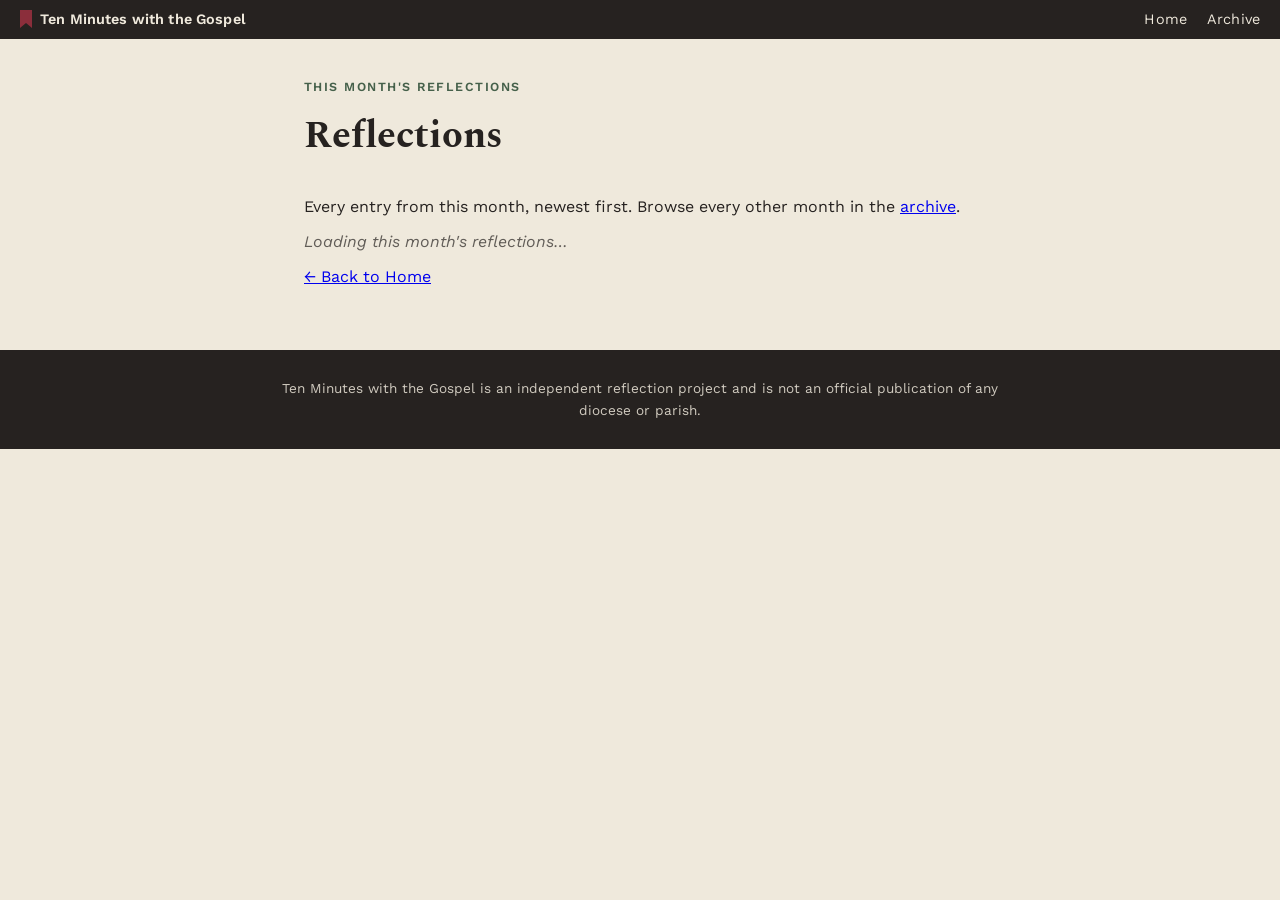
==== commit 627ad4dc: "Add files via upload" ====
--- a/2026/07/index.html
+++ b/2026/07/index.html
@@ -4,201 +4,54 @@
 <meta charset="UTF-8">
 <meta name="viewport" content="width=device-width, initial-scale=1.0">
 <meta name="color-scheme" content="light">
-<title>Blessed Are Your Eyes — Ten Minutes with the Gospel</title>
-<meta name="description" content="A reflection on Matthew 13:10-17: parables don't hide the truth from us so much as meet us exactly where our hearts already stand.">
+<title>Reflections This Month — Ten Minutes with the Gospel</title>
+<meta name="description" content="All of this month's Gospel reflections from Ten Minutes with the Gospel.">
 
-<!-- Open Graph / Twitter -->
-<meta property="og:type" content="website">
-<meta property="og:title" content="Blessed Are Your Eyes — Ten Minutes with the Gospel">
-<meta property="og:description" content="Parables reveal to a heart already leaning toward what's being shown — a reflection on Matthew 13:10-17.">
-<meta property="og:image" content="https://allenvincentlucas.github.io/ten-minutes-with-the-gospel/2026/07/23/og-image.png">
-<meta property="og:url" content="https://allenvincentlucas.github.io/ten-minutes-with-the-gospel/2026/07/23/">
-<meta name="twitter:card" content="summary_large_image">
-<meta name="twitter:title" content="Blessed Are Your Eyes — Ten Minutes with the Gospel">
-<meta name="twitter:description" content="Parables reveal to a heart already leaning toward what's being shown — a reflection on Matthew 13:10-17.">
-<meta name="twitter:image" content="https://allenvincentlucas.github.io/ten-minutes-with-the-gospel/2026/07/23/og-image.png">
+<link rel="preconnect" href="https://fonts.googleapis.com">
+<link rel="preconnect" href="https://fonts.gstatic.com" crossorigin>
+<link href="https://fonts.googleapis.com/css2?family=Spectral:ital,wght@0,400;0,500;0,600;1,400&family=Work+Sans:wght@400;500;600&display=swap" rel="stylesheet">
+<link rel="stylesheet" href="../../assets/tokens.css">
+<link rel="stylesheet" href="../../assets/site-nav.css">
+<link rel="stylesheet" href="../../month-page.css">
+</head>
+<body class="tmg-chrome" style="background:#efe9dc;">
 
-<link rel="stylesheet" href="style.css">
-</head>
-<body style="background:#faf6ec;">
+<nav class="tmg-nav">
+  <a class="tmg-nav__brand" href="../../index.html">
+    <svg class="tmg-nav__ribbon" viewBox="0 0 12 18" aria-hidden="true">
+      <path d="M0 0 H12 V18 L6 13 L0 18 Z" fill="var(--tmg-ribbon)"/>
+    </svg>
+    Ten Minutes with the Gospel
+  </a>
+  <div class="tmg-nav__links">
+    <a href="../../index.html">Home</a>
+    <a href="../../archive/index.html">Archive</a>
+  </div>
+</nav>
 
-<header class="site-header">
-  <div class="wrap">
-    <a class="brand" href="../../../index.html">Blessed Are Your Eyes</a>
-    <nav class="site-nav">
-      <a href="#reading">Reading</a>
-      <a href="#reflection">Reflection</a>
-      <a href="#music">Music</a>
-      <a href="#catechism">Catechism</a>
-    </nav>
-  </div>
-</header>
-
-<main>
-  <section class="hero wrap">
-    <p class="eyebrow">Thursday of the Sixteenth Week in Ordinary Time</p>
-    <h1>Blessed Are Your Eyes, Because They See</h1>
-    <p class="lede">Jesus doesn't speak in riddles to keep people out — the parable only ever reveals to a heart that's already leaning toward what's being shown.</p>
-    <p class="citation-pull">Matthew 13:10&ndash;17</p>
-
-    <div class="hero-art">
-      <svg viewBox="0 0 560 360" xmlns="http://www.w3.org/2000/svg" role="img" aria-label="A shuttered window opening onto a sunrise over rolling hills, one side still closed, one side flooded with golden light">
-        <defs>
-          <linearGradient id="skyGold" x1="0" y1="0" x2="0" y2="1">
-            <stop offset="0%" stop-color="#f4d999"/>
-            <stop offset="55%" stop-color="#dfa84c"/>
-            <stop offset="100%" stop-color="#c9963c"/>
-          </linearGradient>
-          <linearGradient id="hillGold" x1="0" y1="0" x2="0" y2="1">
-            <stop offset="0%" stop-color="#b9832f"/>
-            <stop offset="100%" stop-color="#8f611f"/>
-          </linearGradient>
-          <linearGradient id="slatePanel" x1="0" y1="0" x2="0" y2="1">
-            <stop offset="0%" stop-color="#526a80"/>
-            <stop offset="100%" stop-color="#3a4c5c"/>
-          </linearGradient>
-        </defs>
-
-        <!-- outer frame -->
-        <rect x="40" y="30" width="480" height="300" rx="18" fill="#efe6d2" stroke="#2b2a28" stroke-width="4"/>
-
-        <!-- left pane: still shuttered, dim -->
-        <g>
-          <rect x="56" y="46" width="220" height="268" rx="6" fill="url(#slatePanel)"/>
-          <!-- faint hint of the same hills, unseen in the dimness -->
-          <path d="M56 260 Q 130 220 200 250 Q 240 265 276 245 L276 314 L56 314 Z" fill="#3a4c5c" opacity="0.6"/>
-          <!-- closed shutter slats -->
-          <g stroke="#2b2a28" stroke-width="3" opacity="0.8">
-            <line x1="56" y1="86" x2="276" y2="86"/>
-            <line x1="56" y1="126" x2="276" y2="126"/>
-            <line x1="56" y1="166" x2="276" y2="166"/>
-            <line x1="56" y1="206" x2="276" y2="206"/>
-            <line x1="56" y1="246" x2="276" y2="246"/>
-          </g>
-        </g>
-
-        <!-- right pane: open to full light -->
-        <g>
-          <rect x="284" y="46" width="220" height="268" rx="6" fill="url(#skyGold)"/>
-          <circle cx="460" cy="120" r="34" fill="#fff7e0"/>
-          <path d="M284 250 Q 350 190 400 235 Q 440 265 504 220 L504 314 L284 314 Z" fill="url(#hillGold)"/>
-          <path d="M284 274 Q 340 240 392 262 Q 430 278 504 250 L504 314 L284 314 Z" fill="#7a5219"/>
-          <!-- rays crossing the sill toward the shuttered side -->
-          <g stroke="#fff2cf" stroke-width="4" opacity="0.55">
-            <line x1="284" y1="120" x2="200" y2="150"/>
-            <line x1="284" y1="150" x2="180" y2="190"/>
-            <line x1="284" y1="180" x2="190" y2="230"/>
-          </g>
-        </g>
-
-        <!-- central mullion -->
-        <rect x="272" y="46" width="16" height="268" fill="#2b2a28"/>
-
-        <!-- sill -->
-        <rect x="40" y="314" width="480" height="16" rx="4" fill="#2b2a28"/>
-      </svg>
-    </div>
+<main class="month-wrap">
+  <section class="month-hero">
+    <p class="eyebrow">This Month's Reflections</p>
+    <h1 id="month-title">Reflections</h1>
+    <p>Every entry from this month, newest first. Browse every other month in the <a href="../../archive/index.html">archive</a>.</p>
   </section>
 
-  <div class="wrap divider">
-    <svg viewBox="0 0 700 24" width="100%" height="24" aria-hidden="true">
-      <line x1="0" y1="12" x2="260" y2="12" stroke="#B7934B" stroke-width="2"/>
-      <circle cx="290" cy="12" r="6" fill="#c9963c"/>
-      <circle cx="350" cy="12" r="4" fill="#b15a3e"/>
-      <circle cx="410" cy="12" r="6" fill="#c9963c"/>
-      <line x1="440" y1="12" x2="700" y2="12" stroke="#B7934B" stroke-width="2"/>
-    </svg>
+  <div id="month-entries" class="month-entries">
+    <p class="empty-note">Loading this month's reflections…</p>
   </div>
 
-  <section class="block wrap" id="reading">
-    <h2><span class="glyph">&#10086;</span>The Gospel Reading</h2>
-    <div class="reading-card">
-      <p>And his disciples came and said to him: Why speakest thou to them in parables?</p>
-      <p>Who answered and said to them: Because to you it is given to know the mysteries of the kingdom of heaven: but to them it is not given. For he that hath, to him shall be given, and he shall abound: but he that hath not, from him shall be taken away that also which he hath. Therefore do I speak to them in parables: because seeing they see not, and hearing they hear not, neither do they understand.</p>
-      <p class="isaiah">And the prophecy of Isaias is fulfilled in them, who saith: By hearing you shall hear, and shall not understand: and seeing you shall see, and shall not perceive. For the heart of this people is grown gross, and with their ears they have been dull of hearing, and their eyes they have shut: lest at any time they should see with their eyes, and hear with their ears, and understand with their heart, and be converted, and I should heal them.</p>
-      <p>But blessed are your eyes, because they see, and your ears, because they hear. For, amen, I say to you, many prophets and just men have desired to see the things that you see, and have not seen them, and to hear the things that you hear and have not heard them.</p>
-      <p style="font-size:0.85rem; color:#6b675f; margin-top:1rem;">Matthew 13:10&ndash;17, Douay&ndash;Rheims (Challoner revision)</p>
-
-      <div class="translation-note">
-        <p><strong>A note on translation:</strong> this page uses the Douay&ndash;Rheims text because it's in the public domain and safe to reproduce in full. The Mass reading for today uses the NABRE translation — read the official text at <a href="https://bible.usccb.org/bible/readings/072326.cfm" target="_blank" rel="noopener">USCCB's Daily Readings</a>. If you were hoping for a different modern translation (RSVCE, NIV, and so on), those are copyrighted too, and aren't reproduced here either.</p>
-      </div>
-    </div>
-  </section>
-
-  <section class="block wrap" id="reflection">
-    <h2><span class="glyph">&#10086;</span>Reflection</h2>
-    <p>The disciples pull Jesus aside and ask the obvious question: why the riddles? His answer isn't about cleverness or IQ. It's about which way a heart is already leaning. A crowd hears a nice little story about a farmer and some seeds. The disciples hear an invitation into how the kingdom actually works. Same words, same voice, same afternoon by the same lake — but a completely different capacity to receive them.</p>
-    <p>That's the uncomfortable part. Jesus isn't hiding truth from people out of spite or picking favorites at random. He's describing something that's just true about how revelation works: it can only land in a heart that's already turned toward it, even a little. The parable doesn't create that openness. It finds it, or it doesn't.</p>
-
-    <div class="scenario-box">
-      <p><strong>Somewhere in the middle of an ordinary week:</strong> your manager has told you the same thing for three years running &mdash; "stop firefighting, build a system" &mdash; and every time it went in one ear and out the other, filed under things managers say. Then one Tuesday, mid-crisis, the exact same sentence lands like a thunderclap. Nothing about the sentence changed. You did.</p>
-      <p>That's not your manager suddenly explaining it better. That's you finally having the ears for it.</p>
-    </div>
-
-    <p>This is what makes today's Gospel more hopeful than it first sounds. It isn't a passage about who's in and who's out. It's a passage about readiness &mdash; and readiness is something that can grow. The disciples weren't smarter than the crowd; they'd simply spent enough time following Jesus around that something in them had softened toward what he was saying. Blessed eyes aren't a trait you're born with. They're a posture you keep choosing.</p>
-
-    <div class="question-callout">
-      What's something God has been saying to you for a while &mdash; through a friend, a homily, a nagging thought at 2 a.m. &mdash; that you've heard a hundred times but haven't yet let land?
-    </div>
-  </section>
-
-  <section class="block wrap" id="videos">
-    <h2><span class="glyph">&#10086;</span>Watch &amp; Listen</h2>
-    <div class="video-grid">
-      <div class="video-card">
-        <iframe src="https://www.youtube.com/embed/7y3_me_hEBU" title="The Light of the World — Bishop Barron's Sunday Sermon" allowfullscreen loading="lazy"></iframe>
-        <p class="credit"><strong>The Light of the World</strong> &mdash; Bishop Robert Barron, Word on Fire</p>
-        <p class="note">Not preached on this exact passage, but on the story of the man born blind &mdash; the same core movement of physical sight opening into spiritual sight that Jesus names when he says "blessed are your eyes."</p>
-      </div>
-    </div>
-  </section>
-
-  <section class="block wrap" id="music">
-    <h2><span class="glyph">&#10086;</span>Reflection Music</h2>
-    <div class="video-grid">
-      <div class="video-card">
-        <iframe src="https://www.youtube.com/embed/GDceaG7kFQA" title="Open My Eyes, That I May See" allowfullscreen loading="lazy"></iframe>
-        <p class="credit"><strong>Open My Eyes, That I May See</strong> &mdash; written by Clara H. Scott (1895), performed here by the Joslin Grove Choral Society</p>
-        <p class="note">Written as a direct prayer for the very thing today's Gospel is about &mdash; eyes and ears opened by grace, not by effort alone.</p>
-      </div>
-      <div class="video-card">
-        <iframe src="https://www.youtube.com/embed/HwKCvuorI9E" title="Open the Eyes of My Heart — Michael W. Smith" allowfullscreen loading="lazy"></iframe>
-        <p class="credit"><strong>Open the Eyes of My Heart</strong> &mdash; written by Paul Baloche, performed by Michael W. Smith (Reunion Records)</p>
-        <p class="note">A simple, repeated plea to see God clearly &mdash; the same posture of wanting to see that Jesus blesses in his disciples.</p>
-      </div>
-    </div>
-  </section>
-
-  <section class="block wrap" id="catechism">
-    <h2><span class="glyph">&#10086;</span>Catechism Cross-References</h2>
-
-    <div class="ccc-card">
-      <p><span class="num">CCC 546&ndash;547</span> The Catechism explains that Jesus' parables aren't decoration on his teaching &mdash; they're the characteristic shape it takes, inviting a real decision rather than handing over information for free. Entering the kingdom means becoming a disciple; for those who stay outside that commitment, the same words stay a puzzle. Read the source at the <a href="https://www.vatican.va/archive/ENG0015/__P1S.HTM" target="_blank" rel="noopener">Vatican's official Catechism text</a>.</p>
-    </div>
-    <div class="ccc-card">
-      <p><span class="num">CCC 153&ndash;154</span> Faith itself, the Catechism says, is a grace that "opens the eyes of the mind" &mdash; it's not purely something we work up through better arguments or more effort. And yet believing is still a fully human act, something we freely do, not something merely done to us. Read the source at the <a href="https://www.vatican.va/archive/ENG0015/__P16.HTM" target="_blank" rel="noopener">Vatican's official Catechism text</a>.</p>
-    </div>
-
-    <p class="ccc-callout">For more cross-references tied to this passage, search it yourself using <a href="https://www.catholiccrossreference.online/catechism/#!/search/Matt%2013%3A10-17" target="_blank" rel="noopener">Catholic Cross Reference's Catechism search tool</a> &mdash; a resource worth keeping open well beyond today's reading.</p>
-  </section>
-
-  <section class="block wrap closing-prayer">
-    <h2>Closing Prayer</h2>
-    <p>Lord, open my eyes to what you've already been showing me, and my ears to what you've already been saying. Don't let familiarity dull what should still astonish me. Give me a heart soft enough to actually receive what you offer, today, in the ordinary words I'll hear a dozen times before I finally let one of them land. Amen.</p>
-    <div class="cta-row">
-      <a href="https://bible.usccb.org/bible/readings/072326.cfm" target="_blank" rel="noopener">Read Today's Full Mass Readings</a>
-      <a class="secondary" href="../../index.html">More Reflections This Month</a>
-    </div>
-  </section>
+  <div class="month-nav-back">
+    <a href="../../index.html">&larr; Back to Home</a>
+  </div>
 </main>
 
-<footer class="site-footer wrap">
-  <p>Scripture text: Douay&ndash;Rheims (Challoner revision), public domain. Official Mass readings (NABRE) via USCCB, linked above and not reproduced here.</p>
-  <p>Video and music credits above; nothing is rehosted &mdash; all are embedded directly from their original YouTube sources. Song lyrics are never reproduced on this page.</p>
-  <p>This reflection is an independent personal project and is not an official publication of any diocese or parish.</p>
-  <p>&copy; <span id="footer-year">2026</span> Ten Minutes with the Gospel</p>
+<footer class="tmg-footer">
+  <div class="tmg-footer__row">
+    Ten Minutes with the Gospel is an independent reflection project and is
+    not an official publication of any diocese or parish.
+  </div>
 </footer>
 
-<script src="script.js"></script>
+<script src="../../month-page.js"></script>
 </body>
 </html>
--- a/assets/tokens.css
+++ b/assets/tokens.css
@@ -0,0 +1,19 @@
+/* Ten Minutes with the Gospel — shared design tokens
+   Signature idea: a ribbon bookmark, like the marker ribbon in a missal
+   or breviary, used to mark "today" / "this month" across the site.
+   These tokens style the site CHROME (home, archive, month pages, and the
+   thin nav strip on day pages). Each day's own reflection page keeps its
+   own bespoke, re-derived palette — these tokens never override that. */
+
+:root {
+  --tmg-paper: #EFE9DC;      /* warm linen page background */
+  --tmg-ink: #262220;        /* warm near-black for body text */
+  --tmg-ribbon: #8B2E3B;     /* ribbon-marker red — CTAs, "today" accents */
+  --tmg-green: #45604A;      /* ordinary-time green — secondary accent, tags */
+  --tmg-gold: #B7934B;       /* gold rule — dividers, fine details */
+  --tmg-stone: #D8CFBB;      /* card borders, quiet fills */
+  --tmg-paper-raised: #F6F2E8; /* slightly lighter paper, for cards on paper */
+
+  --tmg-font-display: "Spectral", Georgia, "Times New Roman", serif;
+  --tmg-font-body: "Work Sans", -apple-system, Helvetica, Arial, sans-serif;
+}
--- a/assets/site-nav.css
+++ b/assets/site-nav.css
@@ -0,0 +1,94 @@
+/* Ten Minutes with the Gospel — shared site nav + footer chrome.
+   Scoped under .tmg-chrome so it can sit on top of ANY day page's own
+   bespoke palette (Fraunces/Karla, terracotta, whatever that day chose)
+   without fighting it. Link this AFTER tokens.css. */
+
+.tmg-chrome, .tmg-chrome * {
+  box-sizing: border-box;
+}
+
+.tmg-nav {
+  font-family: var(--tmg-font-body);
+  background: var(--tmg-ink);
+  color: var(--tmg-paper);
+  display: flex;
+  align-items: center;
+  justify-content: space-between;
+  gap: 1rem;
+  padding: 0.65rem 1.25rem;
+  font-size: 0.9rem;
+  letter-spacing: 0.01em;
+}
+
+.tmg-nav a {
+  color: var(--tmg-paper);
+  text-decoration: none;
+}
+
+.tmg-nav a:hover,
+.tmg-nav a:focus-visible {
+  text-decoration: underline;
+  text-underline-offset: 3px;
+}
+
+.tmg-nav__brand {
+  display: flex;
+  align-items: center;
+  gap: 0.5rem;
+  font-weight: 600;
+}
+
+.tmg-nav__ribbon {
+  width: 12px;
+  height: 18px;
+  flex: none;
+}
+
+.tmg-nav__links {
+  display: flex;
+  gap: 1.25rem;
+}
+
+.tmg-breadcrumb {
+  font-family: var(--tmg-font-body);
+  background: var(--tmg-paper-raised);
+  color: var(--tmg-ink);
+  border-bottom: 1px solid var(--tmg-stone);
+  padding: 0.5rem 1.25rem;
+  font-size: 0.85rem;
+}
+
+.tmg-breadcrumb a {
+  color: var(--tmg-ink);
+  text-decoration: underline;
+  text-underline-offset: 2px;
+}
+
+.tmg-breadcrumb span[aria-hidden="true"] {
+  margin: 0 0.35rem;
+  color: var(--tmg-stone);
+}
+
+.tmg-footer {
+  font-family: var(--tmg-font-body);
+  background: var(--tmg-ink);
+  color: var(--tmg-paper);
+  padding: 1.75rem 1.25rem;
+  font-size: 0.85rem;
+  line-height: 1.6;
+}
+
+.tmg-footer a {
+  color: var(--tmg-paper);
+}
+
+.tmg-footer__row {
+  max-width: 720px;
+  margin: 0 auto;
+  text-align: center;
+  opacity: 0.85;
+}
+
+@media (max-width: 480px) {
+  .tmg-nav__links { gap: 0.85rem; }
+}
--- a/month-page.css
+++ b/month-page.css
@@ -0,0 +1,72 @@
+html {
+  color-scheme: light;
+}
+
+body {
+  margin: 0;
+  background: #EFE9DC;
+  background: var(--tmg-paper);
+  color: #262220;
+  color: var(--tmg-ink);
+  font-family: Georgia, serif;
+  font-family: var(--tmg-font-body);
+}
+
+main {
+  max-width: 720px;
+  margin: 0 auto;
+  padding: 2.5rem 1.5rem 4rem;
+}
+
+.eyebrow {
+  font-weight: 600;
+  letter-spacing: 0.12em;
+  text-transform: uppercase;
+  font-size: 0.78rem;
+  color: var(--tmg-green);
+  margin: 0 0 0.75rem;
+}
+
+h1 {
+  font-family: var(--tmg-font-display);
+  font-size: clamp(1.8rem, 5vw, 2.4rem);
+  margin: 0 0 2rem;
+}
+
+.empty-note {
+  opacity: 0.7;
+  font-style: italic;
+}
+
+.day-card {
+  display: block;
+  background: var(--tmg-paper-raised);
+  border: 1px solid var(--tmg-stone);
+  border-radius: 6px;
+  padding: 1.1rem 1.3rem;
+  margin-bottom: 0.9rem;
+  text-decoration: none;
+  color: var(--tmg-ink);
+}
+
+.day-card:hover, .day-card:focus-visible {
+  border-color: var(--tmg-ribbon);
+}
+
+.day-card h2 {
+  font-family: var(--tmg-font-display);
+  font-size: 1.2rem;
+  margin: 0 0 0.25rem;
+}
+
+.day-card__meta {
+  margin: 0 0 0.4rem;
+  font-size: 0.82rem;
+  color: var(--tmg-ribbon);
+}
+
+.day-card__lede {
+  margin: 0;
+  font-size: 0.92rem;
+  opacity: 0.85;
+}
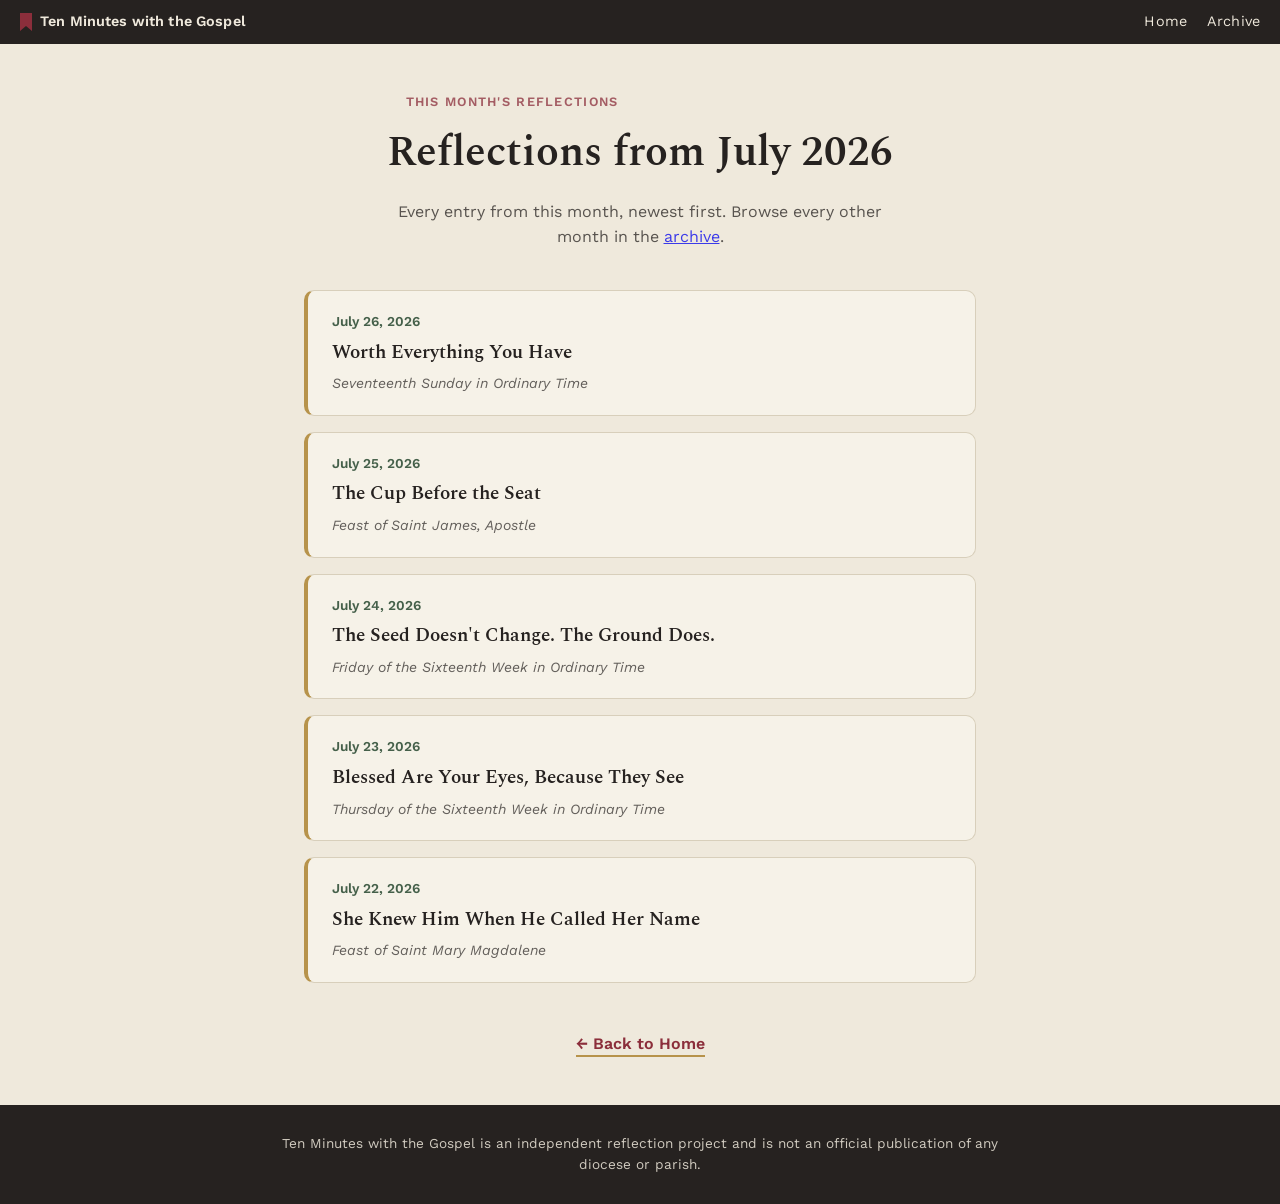
==== commit 992f7a22: "Add files via upload" ====
--- a/2026/07/index.html
+++ b/2026/07/index.html
@@ -13,6 +13,9 @@
 <link rel="stylesheet" href="../../assets/tokens.css">
 <link rel="stylesheet" href="../../assets/site-nav.css">
 <link rel="stylesheet" href="../../month-page.css">
+<link rel="icon" href="../../favicon.svg" type="image/svg+xml">
+<link rel="icon" href="../../favicon-32.png" type="image/png" sizes="32x32">
+<link rel="apple-touch-icon" href="../../apple-touch-icon.png">
 </head>
 <body class="tmg-chrome" style="background:#efe9dc;">
 
--- a/month-page.css
+++ b/month-page.css
@@ -1,72 +1,118 @@
-html {
-  color-scheme: light;
+/* Ten Minutes with the Gospel — shared month-page styling.
+   Used by EVERY /YYYY/MM/index.html. Never edited per month — the same
+   file is linked from every month folder as ../../month-page.css.
+   Relies on assets/tokens.css being linked first for --tmg-* variables. */
+
+body.tmg-chrome {
+  margin: 0;
+  background: var(--tmg-paper);
+  color: var(--tmg-ink);
+  font-family: var(--tmg-font-body);
+  line-height: 1.6;
 }
 
-body {
-  margin: 0;
-  background: #EFE9DC;
-  background: var(--tmg-paper);
-  color: #262220;
-  color: var(--tmg-ink);
-  font-family: Georgia, serif;
-  font-family: var(--tmg-font-body);
+.month-wrap {
+  max-width: 720px;
+  margin: 0 auto;
+  padding: 0 1.5rem;
 }
 
-main {
-  max-width: 720px;
-  margin: 0 auto;
-  padding: 2.5rem 1.5rem 4rem;
+.month-hero {
+  padding: 3rem 0 1.5rem;
+  text-align: center;
 }
 
-.eyebrow {
+.month-hero .eyebrow {
+  font-family: var(--tmg-font-body);
   font-weight: 600;
-  letter-spacing: 0.12em;
+  letter-spacing: 0.1em;
   text-transform: uppercase;
-  font-size: 0.78rem;
-  color: var(--tmg-green);
-  margin: 0 0 0.75rem;
+  font-size: 0.8rem;
+  color: var(--tmg-ribbon);
+  margin: 0 0 0.5rem;
 }
 
-h1 {
+.month-hero h1 {
   font-family: var(--tmg-font-display);
-  font-size: clamp(1.8rem, 5vw, 2.4rem);
-  margin: 0 0 2rem;
+  font-weight: 600;
+  font-size: clamp(1.9rem, 4.5vw, 2.6rem);
+  margin: 0 0 0.75rem;
+  color: var(--tmg-ink);
+}
+
+.month-hero p {
+  max-width: 52ch;
+  margin: 0 auto;
+  color: var(--tmg-ink);
+  opacity: 0.75;
+}
+
+.month-entries {
+  padding: 1rem 0 3rem;
+  display: flex;
+  flex-direction: column;
+  gap: 1rem;
+}
+
+.month-card {
+  display: block;
+  background: var(--tmg-paper-raised);
+  border: 1px solid var(--tmg-stone);
+  border-left: 4px solid var(--tmg-gold);
+  border-radius: 10px;
+  padding: 1.25rem 1.5rem;
+  text-decoration: none;
+  color: var(--tmg-ink);
+  transition: border-color 0.15s ease;
+}
+
+.month-card:hover {
+  border-left-color: var(--tmg-ribbon);
+}
+
+.month-card .month-card-date {
+  display: block;
+  font-family: var(--tmg-font-body);
+  font-weight: 600;
+  font-size: 0.85rem;
+  color: var(--tmg-green);
+  margin-bottom: 0.3rem;
+}
+
+.month-card .month-card-title {
+  display: block;
+  font-family: var(--tmg-font-display);
+  font-size: 1.2rem;
+  font-weight: 600;
+  color: var(--tmg-ink);
+  margin-bottom: 0.25rem;
+}
+
+.month-card .month-card-day {
+  display: block;
+  font-style: italic;
+  font-size: 0.88rem;
+  color: var(--tmg-ink);
+  opacity: 0.7;
 }
 
 .empty-note {
+  padding: 2rem 1.5rem;
+  text-align: center;
+  color: var(--tmg-ink);
   opacity: 0.7;
   font-style: italic;
 }
 
-.day-card {
-  display: block;
-  background: var(--tmg-paper-raised);
-  border: 1px solid var(--tmg-stone);
-  border-radius: 6px;
-  padding: 1.1rem 1.3rem;
-  margin-bottom: 0.9rem;
-  text-decoration: none;
-  color: var(--tmg-ink);
+.month-nav-back {
+  text-align: center;
+  padding: 0 0 3rem;
 }
 
-.day-card:hover, .day-card:focus-visible {
-  border-color: var(--tmg-ribbon);
+.month-nav-back a {
+  color: var(--tmg-ribbon);
+  font-weight: 600;
+  text-decoration: none;
+  border-bottom: 2px solid var(--tmg-gold);
+  padding-bottom: 2px;
 }
-
-.day-card h2 {
-  font-family: var(--tmg-font-display);
-  font-size: 1.2rem;
-  margin: 0 0 0.25rem;
-}
-
-.day-card__meta {
-  margin: 0 0 0.4rem;
-  font-size: 0.82rem;
-  color: var(--tmg-ribbon);
-}
-
-.day-card__lede {
-  margin: 0;
-  font-size: 0.92rem;
-  opacity: 0.85;
-}
